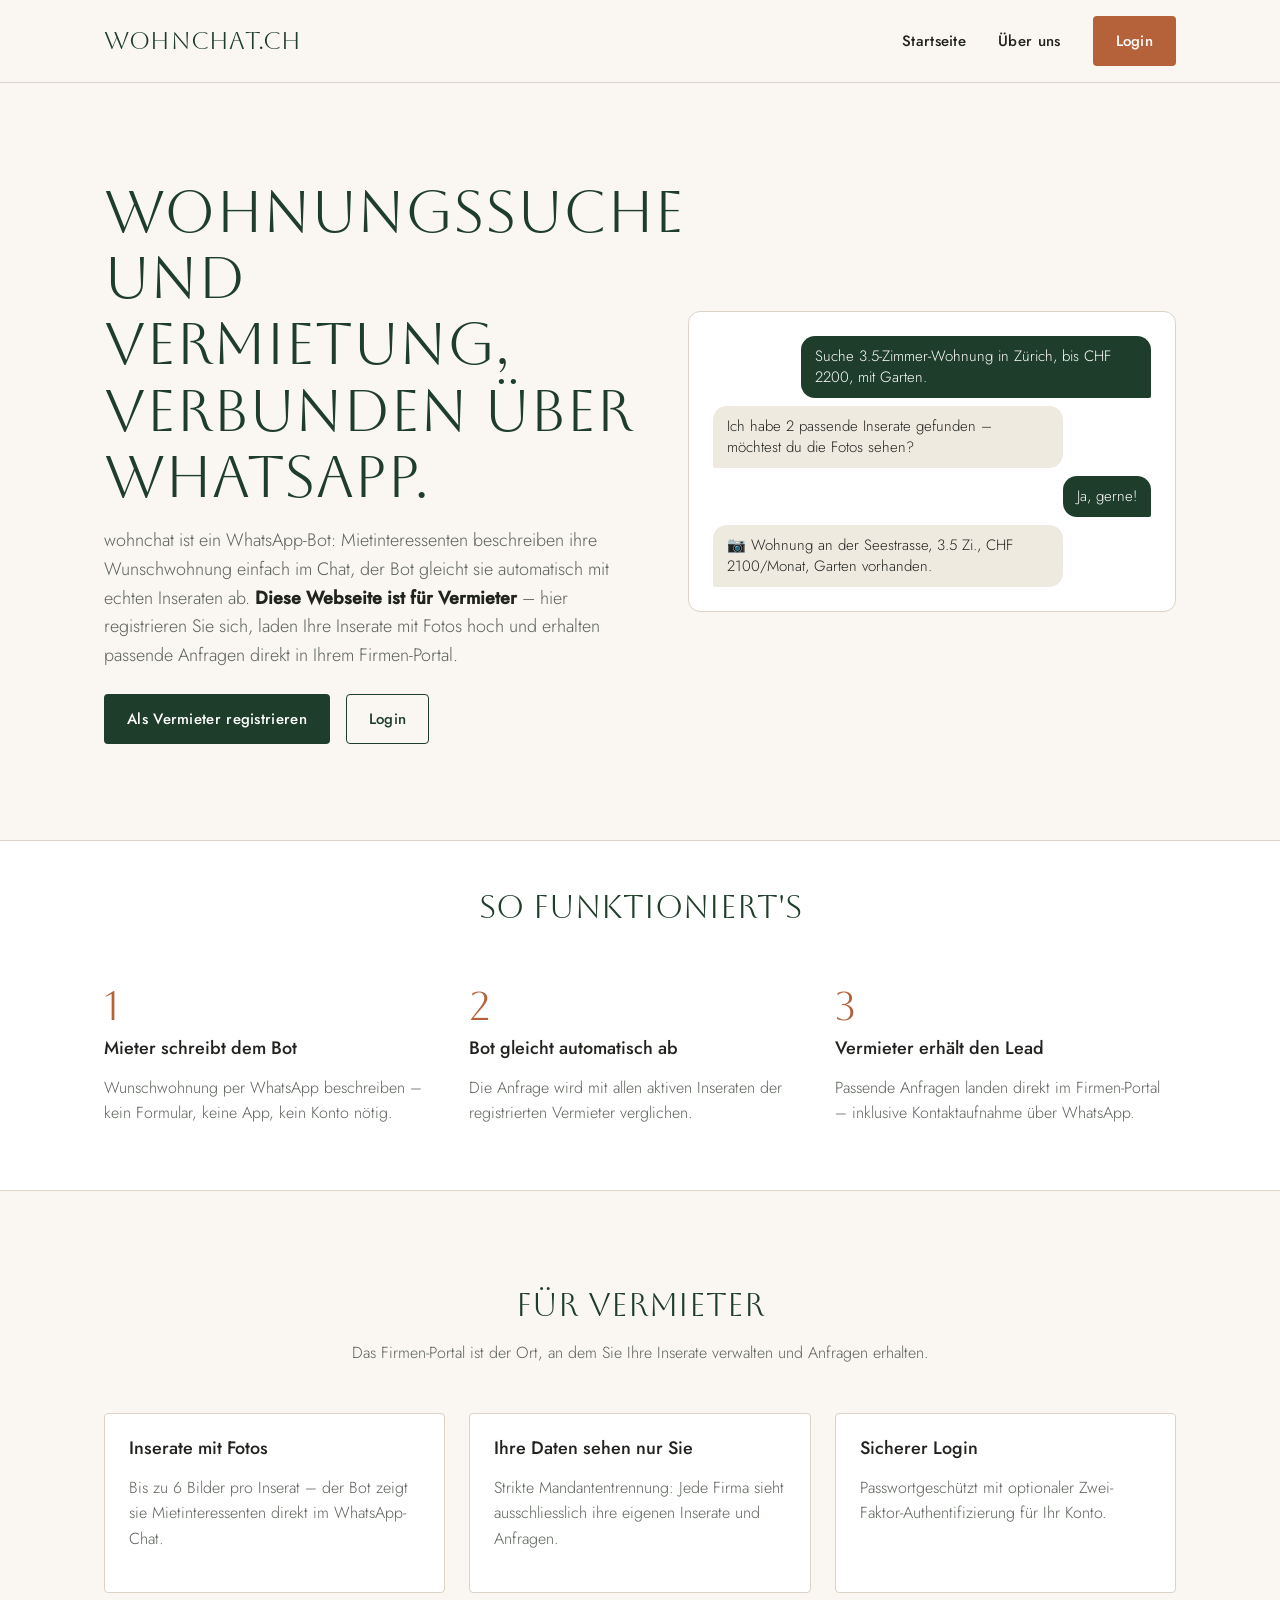
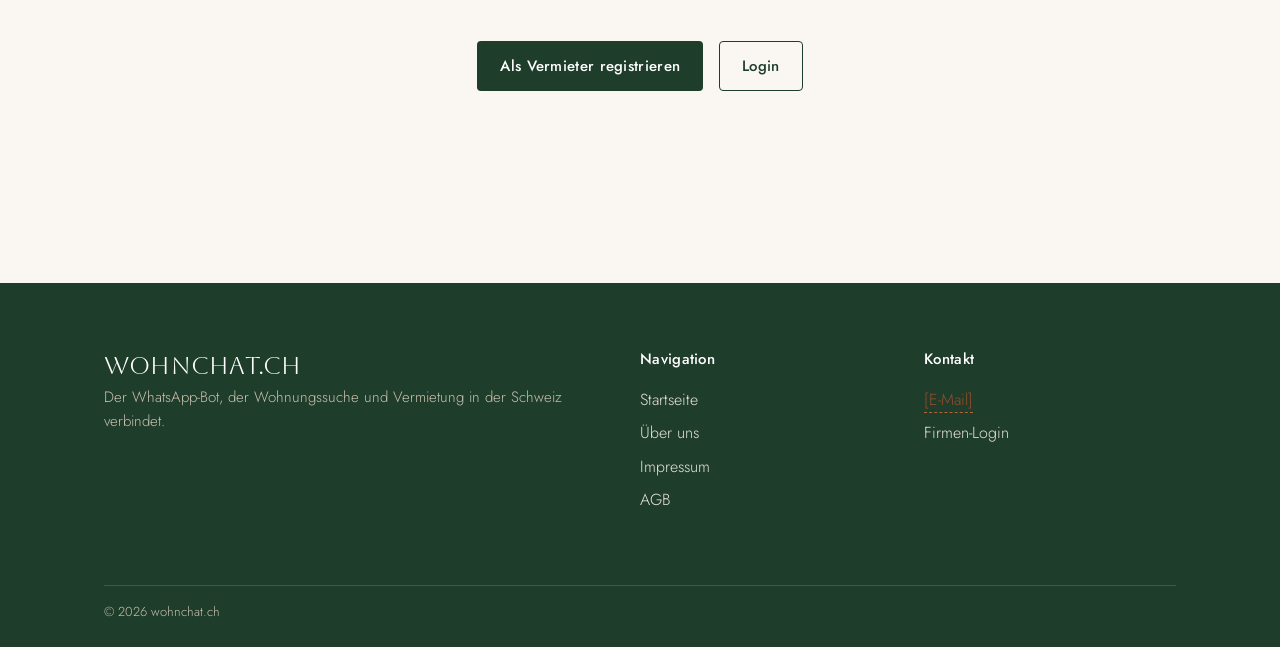
==== hostpoint-website/index.html @ a6aec2e3 "Firmen-Portal direkt gegen Supabase (Hostpoint-tauglich) Der Browser spricht jetzt fuer Login/Insera" ====
<!DOCTYPE html>
<html lang="de">
<head>
<meta charset="UTF-8">
<meta name="viewport" content="width=device-width, initial-scale=1">
<title>wohnchat.ch – Wohnungssuche und Vermietung über WhatsApp</title>
<meta name="description" content="wohnchat.ch verbindet Mietinteressenten und Vermieter über einen WhatsApp-Bot. Vermieter laden ihre Inserate mit Fotos im Firmen-Portal hoch.">
<link rel="stylesheet" href="css/site.css">
<script src="js/site.js" defer></script>
</head>
<body>

<header class="site-nav">
  <div class="container">
    <a class="wordmark" href="/">wohnchat.ch</a>
    <button class="nav-toggle" aria-label="Menü öffnen">&#9776;</button>
    <nav class="nav-links">
      <a href="/">Startseite</a>
      <a href="ueber-uns.html">Über uns</a>
      <a class="btn btn-accent" href="firma.html">Login</a>
    </nav>
  </div>
</header>

<section class="section">
  <div class="container hero-grid">
    <div>
      <h1>Wohnungssuche und Vermietung, verbunden über WhatsApp.</h1>
      <p style="font-size:1.125rem; color:var(--color-text-muted);">
        wohnchat ist ein WhatsApp-Bot: Mietinteressenten beschreiben ihre Wunschwohnung
        einfach im Chat, der Bot gleicht sie automatisch mit echten Inseraten ab.
        <strong style="color:var(--color-text)">Diese Webseite ist für Vermieter</strong> –
        hier registrieren Sie sich, laden Ihre Inserate mit Fotos hoch und erhalten
        passende Anfragen direkt in Ihrem Firmen-Portal.
      </p>
      <div class="btn-row" style="margin-top: var(--space-3);">
        <a class="btn btn-primary" href="firma.html">Als Vermieter registrieren</a>
        <a class="btn btn-outline" href="firma.html">Login</a>
      </div>
    </div>
    <div class="chat-mock">
      <div class="bubble bubble-user">Suche 3.5-Zimmer-Wohnung in Zürich, bis CHF 2200, mit Garten.</div>
      <div class="bubble bubble-bot">Ich habe 2 passende Inserate gefunden – möchtest du die Fotos sehen?</div>
      <div class="bubble bubble-user">Ja, gerne!</div>
      <div class="bubble bubble-bot">📷 Wohnung an der Seestrasse, 3.5 Zi., CHF 2100/Monat, Garten vorhanden.</div>
    </div>
  </div>
</section>

<section class="section-tight" style="background: var(--color-surface); border-top: 1px solid var(--color-border); border-bottom: 1px solid var(--color-border);">
  <div class="container">
    <h2 style="text-align:center; margin-bottom: var(--space-5);">So funktioniert's</h2>
    <div class="card-grid">
      <div>
        <div class="num" style="font-size:2.5rem;">1</div>
        <h3>Mieter schreibt dem Bot</h3>
        <p style="color:var(--color-text-muted)">Wunschwohnung per WhatsApp beschreiben – kein Formular, keine App, kein Konto nötig.</p>
      </div>
      <div>
        <div class="num" style="font-size:2.5rem;">2</div>
        <h3>Bot gleicht automatisch ab</h3>
        <p style="color:var(--color-text-muted)">Die Anfrage wird mit allen aktiven Inseraten der registrierten Vermieter verglichen.</p>
      </div>
      <div>
        <div class="num" style="font-size:2.5rem;">3</div>
        <h3>Vermieter erhält den Lead</h3>
        <p style="color:var(--color-text-muted)">Passende Anfragen landen direkt im Firmen-Portal – inklusive Kontaktaufnahme über WhatsApp.</p>
      </div>
    </div>
  </div>
</section>

<section class="section">
  <div class="container">
    <h2 style="text-align:center; margin-bottom: var(--space-2);">Für Vermieter</h2>
    <p style="text-align:center; max-width:640px; margin:0 auto var(--space-5); color:var(--color-text-muted);">
      Das Firmen-Portal ist der Ort, an dem Sie Ihre Inserate verwalten und Anfragen erhalten.
    </p>
    <div class="card-grid">
      <div class="card">
        <h3>Inserate mit Fotos</h3>
        <p style="color:var(--color-text-muted)">Bis zu 6 Bilder pro Inserat – der Bot zeigt sie Mietinteressenten direkt im WhatsApp-Chat.</p>
      </div>
      <div class="card">
        <h3>Ihre Daten sehen nur Sie</h3>
        <p style="color:var(--color-text-muted)">Strikte Mandantentrennung: Jede Firma sieht ausschliesslich ihre eigenen Inserate und Anfragen.</p>
      </div>
      <div class="card">
        <h3>Sicherer Login</h3>
        <p style="color:var(--color-text-muted)">Passwortgeschützt mit optionaler Zwei-Faktor-Authentifizierung für Ihr Konto.</p>
      </div>
    </div>
    <div class="btn-row" style="justify-content:center; margin-top: var(--space-5);">
      <a class="btn btn-primary" href="firma.html">Als Vermieter registrieren</a>
      <a class="btn btn-outline" href="firma.html">Login</a>
    </div>
  </div>
</section>

<footer class="site-footer">
  <div class="container">
    <div>
      <a class="wordmark" href="/">wohnchat.ch</a>
      <p>Der WhatsApp-Bot, der Wohnungssuche und Vermietung in der Schweiz verbindet.</p>
    </div>
    <div>
      <h4>Navigation</h4>
      <ul>
        <li><a href="/">Startseite</a></li>
        <li><a href="ueber-uns.html">Über uns</a></li>
        <li><a href="impressum.html">Impressum</a></li>
        <li><a href="agb.html">AGB</a></li>
      </ul>
    </div>
    <div>
      <h4>Kontakt</h4>
      <ul>
        <li><span class="placeholder">[E-Mail]</span></li>
        <li><a href="firma.html">Firmen-Login</a></li>
      </ul>
    </div>
    <div class="bottom">© 2026 wohnchat.ch</div>
  </div>
</footer>

</body>
</html>
---- hostpoint-website/css/site.css ----
/* wohnchat.ch - gemeinsames Design-System fuer alle statischen Seiten
   (Landing, Ueber uns, Impressum, AGB, Firmen-Portal). Kein Build-Tooling
   vorhanden - eine einzige, von allen Seiten per <link> eingebundene Datei,
   statt das Design mehrfach zu duplizieren. */

@font-face {
  font-family: 'Aboreto';
  src: url('../fonts/Aboreto-400.woff2') format('woff2');
  font-weight: 400;
  font-style: normal;
  font-display: swap;
}
/* Jost wird von Google als Variable Font ausgeliefert - eine Datei deckt
   den gesamten Schnittbereich ab, die vier Regeln unten binden je einen
   festen Schnitt daran (Browser waehlt automatisch die passende Instanz
   auf der wght-Achse). */
@font-face {
  font-family: 'Jost';
  src: url('../fonts/Jost-variable.woff2') format('woff2');
  font-weight: 200;
  font-style: normal;
  font-display: swap;
}
@font-face {
  font-family: 'Jost';
  src: url('../fonts/Jost-variable.woff2') format('woff2');
  font-weight: 300;
  font-style: normal;
  font-display: swap;
}
@font-face {
  font-family: 'Jost';
  src: url('../fonts/Jost-variable.woff2') format('woff2');
  font-weight: 400;
  font-style: normal;
  font-display: swap;
}
@font-face {
  font-family: 'Jost';
  src: url('../fonts/Jost-variable.woff2') format('woff2');
  font-weight: 500;
  font-style: normal;
  font-display: swap;
}

:root {
  --color-bg: #FAF7F2;
  --color-surface: #FFFFFF;
  --color-primary: #1F3D2B;
  --color-primary-dark: #16291D;
  --color-accent: #B5623A;
  --color-accent-dark: #954E2E;
  --color-text: #21231F;
  --color-text-muted: #5B6259;
  --color-border: #DAD3C6;
  --color-success: #3E5C4E;
  --color-error: #B00020;

  --font-display: 'Aboreto', Georgia, serif;
  --font-body: 'Jost', -apple-system, Segoe UI, Roboto, Arial, sans-serif;

  --space-1: 8px;
  --space-2: 16px;
  --space-3: 24px;
  --space-4: 32px;
  --space-5: 48px;
  --space-6: 64px;
  --space-7: 96px;

  --radius: 4px;
  --container: 1120px;
}

* { box-sizing: border-box; }

html { scroll-behavior: smooth; }

body {
  margin: 0;
  font-family: var(--font-body);
  font-weight: 300;
  font-size: 16px;
  line-height: 1.6;
  color: var(--color-text);
  background: var(--color-bg);
}

h1, h2, h3 {
  font-family: var(--font-display);
  font-weight: 400;
  line-height: 1.15;
  margin: 0 0 var(--space-2);
  color: var(--color-primary);
}

h1 { font-size: clamp(2.25rem, 4.5vw, 3.75rem); }
h2 { font-size: 2rem; }
h3 { font-family: var(--font-body); font-weight: 500; font-size: 1.125rem; color: var(--color-text); }

p { margin: 0 0 var(--space-2); }

a { color: var(--color-accent); text-decoration: none; }
a:hover { text-decoration: underline; }

.num {
  font-family: var(--font-display);
  color: var(--color-accent);
}

.container {
  max-width: var(--container);
  margin: 0 auto;
  padding: 0 var(--space-3);
}

.section {
  padding: var(--space-7) 0;
}

.section-tight {
  padding: var(--space-5) 0;
}

/* Navigation */

.site-nav {
  position: sticky;
  top: 0;
  z-index: 20;
  background: var(--color-bg);
  border-bottom: 1px solid var(--color-border);
}

.site-nav .container {
  display: flex;
  align-items: center;
  justify-content: space-between;
  padding-top: var(--space-2);
  padding-bottom: var(--space-2);
}

.wordmark {
  font-family: var(--font-display);
  font-size: 1.5rem;
  color: var(--color-primary);
  text-decoration: none;
  letter-spacing: 0.01em;
}
.wordmark:hover { text-decoration: none; color: var(--color-primary-dark); }

.nav-links {
  display: flex;
  align-items: center;
  gap: var(--space-4);
}

.nav-links a:not(.btn) {
  font-family: var(--font-body);
  font-weight: 500;
  font-size: 0.9375rem;
  letter-spacing: 0.02em;
  color: var(--color-text);
}
.nav-links a:not(.btn):hover { color: var(--color-accent); text-decoration: none; }

.nav-toggle {
  display: none;
  background: none;
  border: 1px solid var(--color-border);
  border-radius: var(--radius);
  padding: 6px 10px;
  font-size: 1.1rem;
  cursor: pointer;
}

/* Buttons */

.btn {
  display: inline-block;
  font-family: var(--font-body);
  font-weight: 500;
  font-size: 0.9375rem;
  letter-spacing: 0.02em;
  padding: 12px 22px;
  border-radius: var(--radius);
  border: 1px solid transparent;
  cursor: pointer;
  text-decoration: none !important;
  transition: background-color 0.15s ease, border-color 0.15s ease, color 0.15s ease;
}

.btn-primary {
  background: var(--color-primary);
  color: #fff;
}
.btn-primary:hover { background: var(--color-primary-dark); }

.btn-accent {
  background: var(--color-accent);
  color: #fff;
}
.btn-accent:hover { background: var(--color-accent-dark); }

.btn-outline {
  background: transparent;
  color: var(--color-primary);
  border-color: var(--color-primary);
}
.btn-outline:hover { background: var(--color-primary); color: #fff; }

.btn-secondary {
  background: var(--color-border);
  color: var(--color-text);
}
.btn-secondary:hover { background: #cfc6b4; }

.btn-row { display: flex; flex-wrap: wrap; gap: var(--space-2); }

/* Cards */

.card {
  background: var(--color-surface);
  border: 1px solid var(--color-border);
  border-radius: var(--radius);
  padding: var(--space-3);
}

.card-grid {
  display: grid;
  grid-template-columns: repeat(3, 1fr);
  gap: var(--space-3);
}

.hero-grid {
  display: grid;
  grid-template-columns: 1.1fr 1fr;
  gap: var(--space-5);
  align-items: center;
}
.hero-grid > * { min-width: 0; }

/* Notices (Impressum-/AGB-Hinweise) */

.notice-warning {
  background: #FBF1E6;
  border: 1px solid var(--color-accent);
  border-radius: var(--radius);
  padding: var(--space-2) var(--space-3);
  margin-bottom: var(--space-4);
  font-size: 0.9375rem;
  color: var(--color-text);
}

.placeholder {
  color: var(--color-accent-dark);
  border-bottom: 1px dashed var(--color-accent);
  padding-bottom: 1px;
}

/* Footer */

.site-footer {
  background: var(--color-primary);
  color: #E9E4D8;
  padding: var(--space-6) 0 var(--space-3);
  margin-top: var(--space-7);
}

.site-footer .container {
  display: grid;
  grid-template-columns: 2fr 1fr 1fr;
  gap: var(--space-4);
}

.site-footer h4 {
  font-family: var(--font-body);
  font-weight: 500;
  font-size: 0.9375rem;
  color: #fff;
  margin: 0 0 var(--space-2);
  letter-spacing: 0.02em;
}

.site-footer .wordmark { color: #fff; }
.site-footer p { color: #C9C2B0; font-size: 0.9375rem; }

.site-footer ul { list-style: none; margin: 0; padding: 0; }
.site-footer li { margin-bottom: var(--space-1); }
.site-footer a { color: #E9E4D8; }
.site-footer a:hover { color: #fff; }

.site-footer .bottom {
  grid-column: 1 / -1;
  border-top: 1px solid rgba(255,255,255,0.15);
  margin-top: var(--space-4);
  padding-top: var(--space-2);
  font-size: 0.8125rem;
  color: #C9C2B0;
}

/* Hero-Chat-Mockup (reine div-Bubbles, keine Bilder) */

.chat-mock {
  background: var(--color-surface);
  border: 1px solid var(--color-border);
  border-radius: 12px;
  padding: var(--space-3);
  display: flex;
  flex-direction: column;
  gap: var(--space-1);
}

.bubble {
  max-width: 80%;
  padding: 10px 14px;
  border-radius: 14px;
  font-size: 0.9375rem;
  line-height: 1.4;
}

.bubble-bot {
  background: #EFEAE0;
  color: var(--color-text);
  align-self: flex-start;
  border-bottom-left-radius: 2px;
}

.bubble-user {
  background: var(--color-primary);
  color: #fff;
  align-self: flex-end;
  border-bottom-right-radius: 2px;
}

/* Formularelemente (auch von firma.html genutzt) */

label {
  display: block;
  font-family: var(--font-body);
  font-size: 13px;
  color: var(--color-text-muted);
  margin-top: var(--space-2);
}

input, select, textarea {
  width: 100%;
  padding: 9px 10px;
  border: 1px solid var(--color-border);
  border-radius: var(--radius);
  margin-top: 4px;
  font-family: var(--font-body);
  font-size: 14px;
  background: var(--color-surface);
  color: var(--color-text);
}

input:focus, select:focus, textarea:focus {
  outline: none;
  border-color: var(--color-accent);
}

.error { color: var(--color-error); font-size: 13px; margin-top: 8px; white-space: pre-wrap; }
.info { color: var(--color-success); font-size: 13px; margin-top: 8px; }

/* Responsive */

@media (max-width: 900px) {
  .card-grid { grid-template-columns: 1fr 1fr; }
  .site-footer .container { grid-template-columns: 1fr 1fr; }
  .hero-grid { grid-template-columns: 1fr; }
}

@media (max-width: 720px) {
  .section { padding: var(--space-5) 0; }
  .nav-toggle { display: inline-block; }
  .nav-links {
    position: absolute;
    top: 100%; left: 0; right: 0;
    background: var(--color-bg);
    border-bottom: 1px solid var(--color-border);
    flex-direction: column;
    align-items: flex-start;
    gap: var(--space-2);
    padding: var(--space-2) var(--space-3) var(--space-3);
    display: none;
  }
  .nav-links.open { display: flex; }
  .card-grid { grid-template-columns: 1fr; }
  .site-footer .container { grid-template-columns: 1fr; }
}
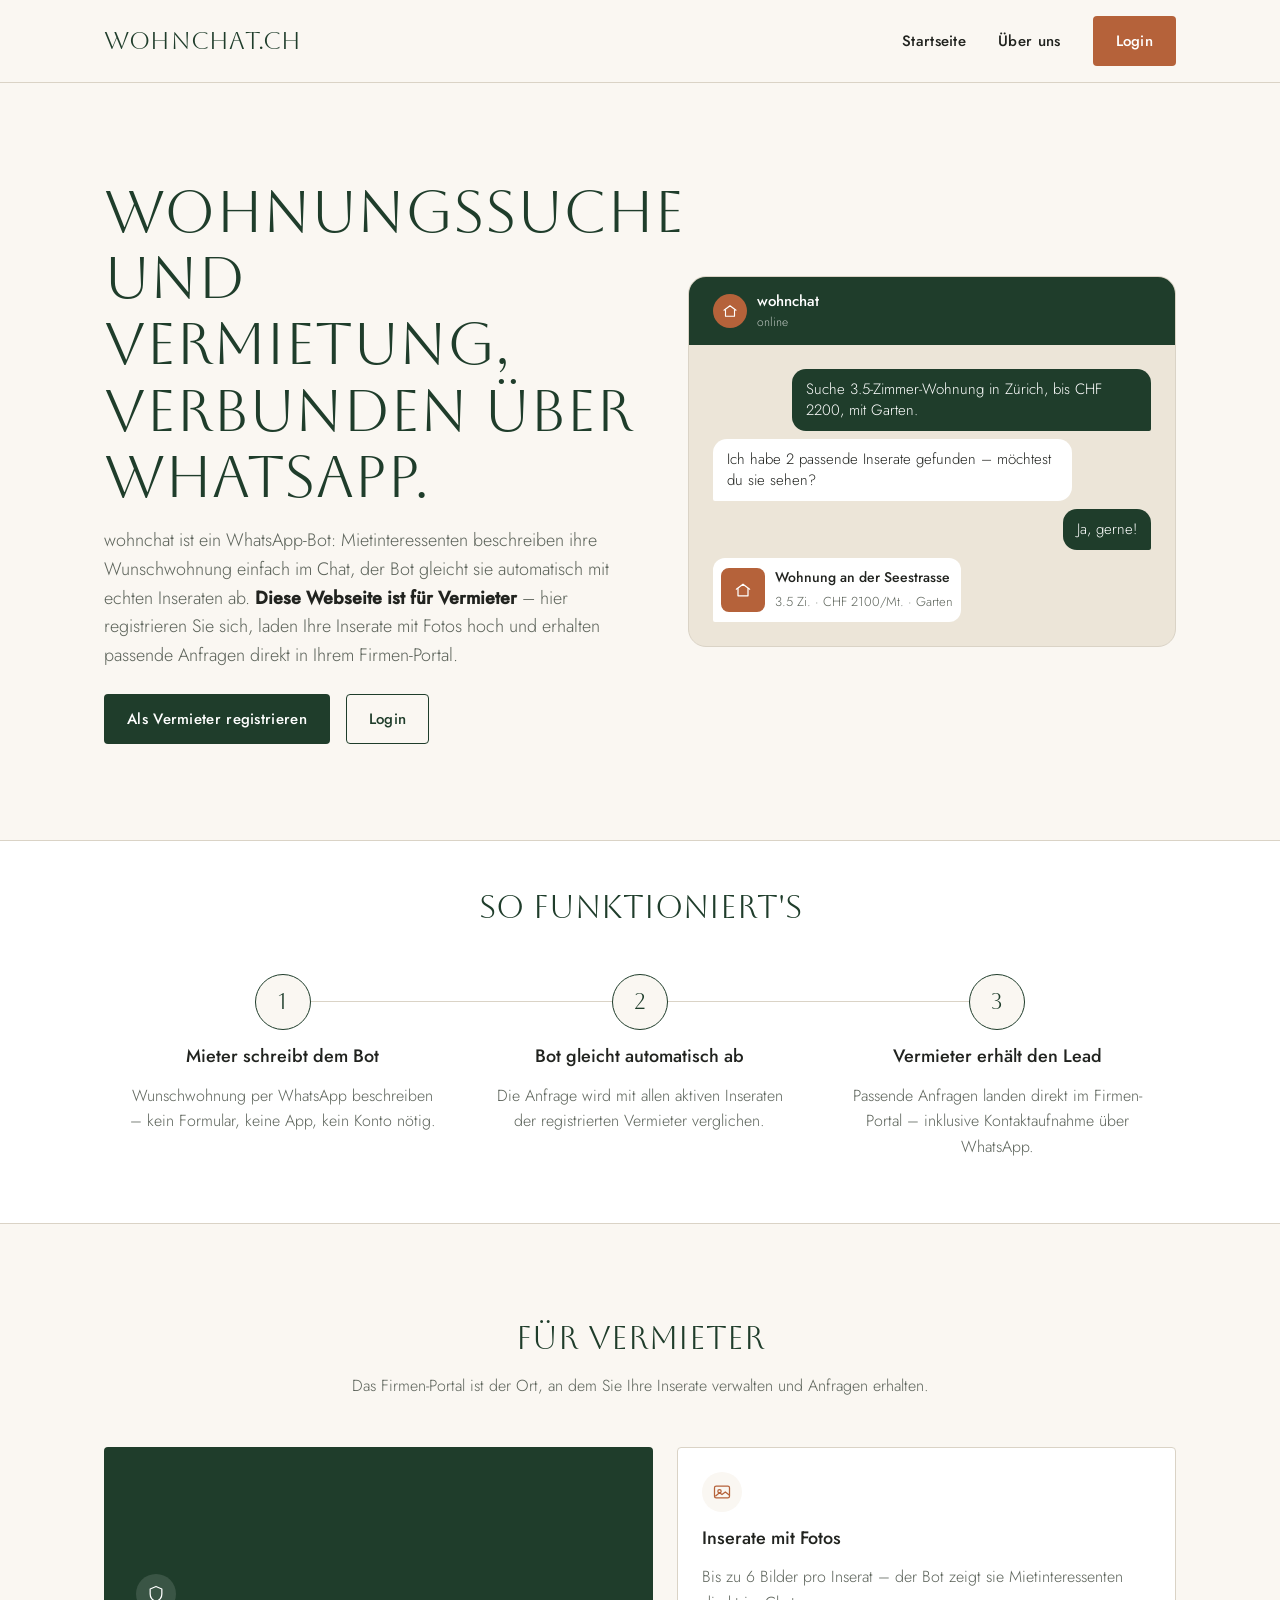
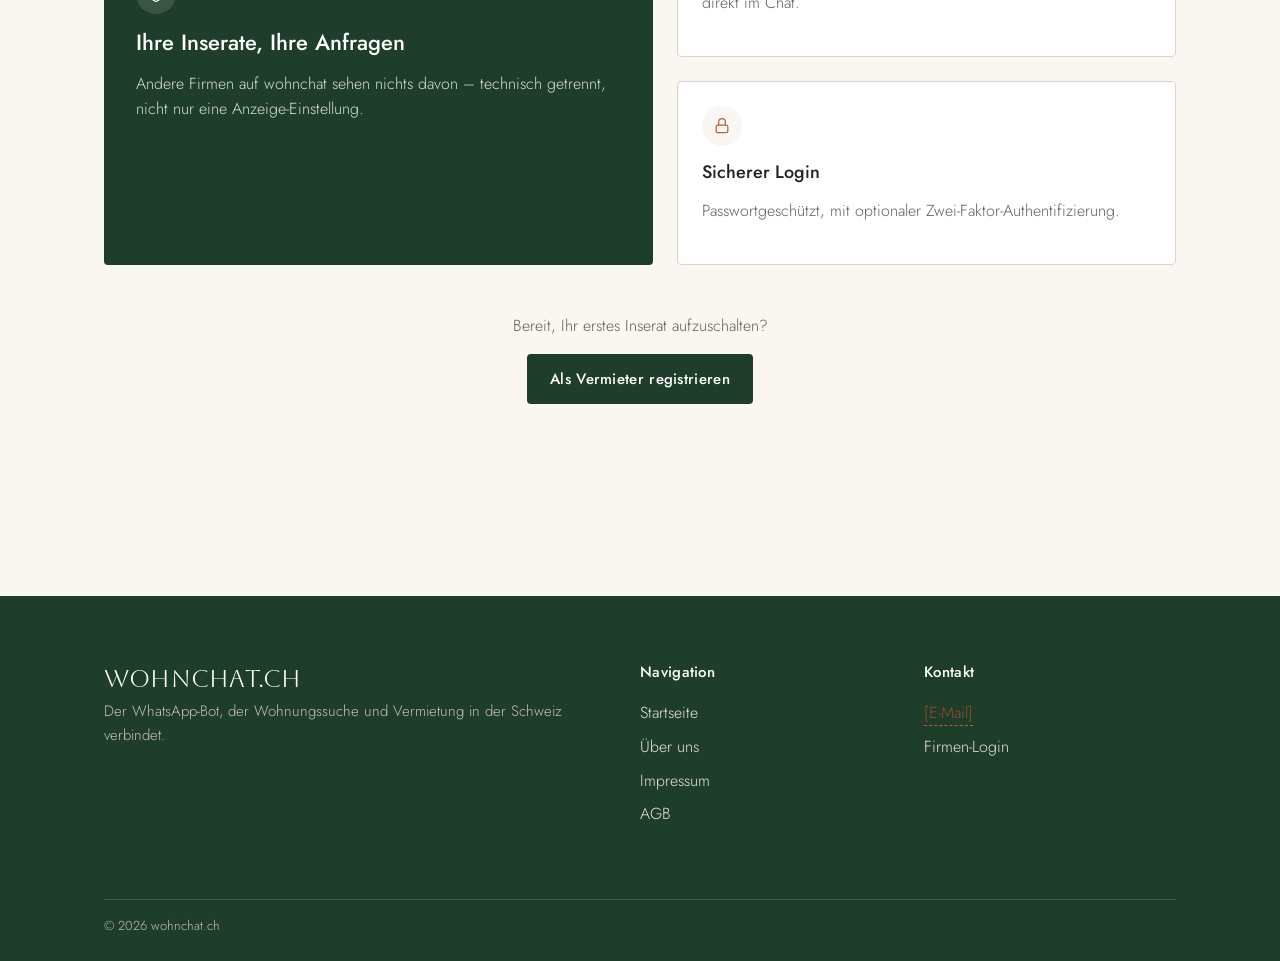
==== commit 12d73067: "Landingpage + Ueber-uns weniger "generisch" gestalten Die wiederholte "zentrierte Ueberschrift + 3 g" ====
--- a/hostpoint-website/index.html
+++ b/hostpoint-website/index.html
@@ -38,11 +38,30 @@
         <a class="btn btn-outline" href="firma.html">Login</a>
       </div>
     </div>
-    <div class="chat-mock">
-      <div class="bubble bubble-user">Suche 3.5-Zimmer-Wohnung in Zürich, bis CHF 2200, mit Garten.</div>
-      <div class="bubble bubble-bot">Ich habe 2 passende Inserate gefunden – möchtest du die Fotos sehen?</div>
-      <div class="bubble bubble-user">Ja, gerne!</div>
-      <div class="bubble bubble-bot">📷 Wohnung an der Seestrasse, 3.5 Zi., CHF 2100/Monat, Garten vorhanden.</div>
+    <div class="phone-mock">
+      <div class="phone-mock-header">
+        <div class="phone-mock-avatar">
+          <svg viewBox="0 0 24 24" fill="none" stroke="#fff" stroke-width="1.5"><path d="M4 11l8-6 8 6" stroke-linecap="round" stroke-linejoin="round"/><path d="M6 10v9h12v-9" stroke-linejoin="round"/></svg>
+        </div>
+        <div>
+          <div class="phone-mock-name">wohnchat</div>
+          <div class="phone-mock-status">online</div>
+        </div>
+      </div>
+      <div class="phone-mock-body">
+        <div class="bubble bubble-user">Suche 3.5-Zimmer-Wohnung in Zürich, bis CHF 2200, mit Garten.</div>
+        <div class="bubble bubble-bot">Ich habe 2 passende Inserate gefunden – möchtest du sie sehen?</div>
+        <div class="bubble bubble-user">Ja, gerne!</div>
+        <div class="bubble-listing">
+          <div class="bubble-listing-thumb">
+            <svg viewBox="0 0 24 24" fill="none" stroke="#fff" stroke-width="1.5"><path d="M4 11l8-6 8 6" stroke-linecap="round" stroke-linejoin="round"/><path d="M6 10v9h12v-9" stroke-linejoin="round"/></svg>
+          </div>
+          <div class="bubble-listing-info">
+            <strong>Wohnung an der Seestrasse</strong>
+            <span>3.5 Zi. · CHF 2100/Mt. · Garten</span>
+          </div>
+        </div>
+      </div>
     </div>
   </div>
 </section>
@@ -50,19 +69,19 @@
 <section class="section-tight" style="background: var(--color-surface); border-top: 1px solid var(--color-border); border-bottom: 1px solid var(--color-border);">
   <div class="container">
     <h2 style="text-align:center; margin-bottom: var(--space-5);">So funktioniert's</h2>
-    <div class="card-grid">
-      <div>
-        <div class="num" style="font-size:2.5rem;">1</div>
+    <div class="step-flow">
+      <div class="step-flow-item">
+        <div class="step-flow-circle">1</div>
         <h3>Mieter schreibt dem Bot</h3>
         <p style="color:var(--color-text-muted)">Wunschwohnung per WhatsApp beschreiben – kein Formular, keine App, kein Konto nötig.</p>
       </div>
-      <div>
-        <div class="num" style="font-size:2.5rem;">2</div>
+      <div class="step-flow-item">
+        <div class="step-flow-circle">2</div>
         <h3>Bot gleicht automatisch ab</h3>
         <p style="color:var(--color-text-muted)">Die Anfrage wird mit allen aktiven Inseraten der registrierten Vermieter verglichen.</p>
       </div>
-      <div>
-        <div class="num" style="font-size:2.5rem;">3</div>
+      <div class="step-flow-item">
+        <div class="step-flow-circle">3</div>
         <h3>Vermieter erhält den Lead</h3>
         <p style="color:var(--color-text-muted)">Passende Anfragen landen direkt im Firmen-Portal – inklusive Kontaktaufnahme über WhatsApp.</p>
       </div>
@@ -76,23 +95,34 @@
     <p style="text-align:center; max-width:640px; margin:0 auto var(--space-5); color:var(--color-text-muted);">
       Das Firmen-Portal ist der Ort, an dem Sie Ihre Inserate verwalten und Anfragen erhalten.
     </p>
-    <div class="card-grid">
-      <div class="card">
-        <h3>Inserate mit Fotos</h3>
-        <p style="color:var(--color-text-muted)">Bis zu 6 Bilder pro Inserat – der Bot zeigt sie Mietinteressenten direkt im WhatsApp-Chat.</p>
+    <div class="feature-split">
+      <div class="feature-main">
+        <div class="feature-icon">
+          <svg viewBox="0 0 24 24" fill="none" stroke="currentColor" stroke-width="1.5"><path d="M12 3l7 3v6c0 4.5-3 7.5-7 9-4-1.5-7-4.5-7-9V6l7-3z" stroke-linejoin="round"/></svg>
+        </div>
+        <h3>Ihre Inserate, Ihre Anfragen</h3>
+        <p>Andere Firmen auf wohnchat sehen nichts davon – technisch getrennt, nicht nur eine Anzeige-Einstellung.</p>
       </div>
-      <div class="card">
-        <h3>Ihre Daten sehen nur Sie</h3>
-        <p style="color:var(--color-text-muted)">Strikte Mandantentrennung: Jede Firma sieht ausschliesslich ihre eigenen Inserate und Anfragen.</p>
-      </div>
-      <div class="card">
-        <h3>Sicherer Login</h3>
-        <p style="color:var(--color-text-muted)">Passwortgeschützt mit optionaler Zwei-Faktor-Authentifizierung für Ihr Konto.</p>
+      <div class="feature-stack">
+        <div class="card">
+          <div class="feature-icon">
+            <svg viewBox="0 0 24 24" fill="none" stroke="currentColor" stroke-width="1.5"><rect x="3" y="5" width="18" height="14" rx="2"/><circle cx="9" cy="11" r="2"/><path d="M21 16l-5-4-4 3-3-2-5 4" stroke-linejoin="round"/></svg>
+          </div>
+          <h3>Inserate mit Fotos</h3>
+          <p style="color:var(--color-text-muted)">Bis zu 6 Bilder pro Inserat – der Bot zeigt sie Mietinteressenten direkt im Chat.</p>
+        </div>
+        <div class="card">
+          <div class="feature-icon">
+            <svg viewBox="0 0 24 24" fill="none" stroke="currentColor" stroke-width="1.5"><rect x="5" y="11" width="14" height="9" rx="2"/><path d="M8 11V7a4 4 0 0 1 8 0v4"/></svg>
+          </div>
+          <h3>Sicherer Login</h3>
+          <p style="color:var(--color-text-muted)">Passwortgeschützt, mit optionaler Zwei-Faktor-Authentifizierung.</p>
+        </div>
       </div>
     </div>
-    <div class="btn-row" style="justify-content:center; margin-top: var(--space-5);">
+    <div style="text-align:center; margin-top: var(--space-5);">
+      <p style="color:var(--color-text-muted); margin-bottom: var(--space-2);">Bereit, Ihr erstes Inserat aufzuschalten?</p>
       <a class="btn btn-primary" href="firma.html">Als Vermieter registrieren</a>
-      <a class="btn btn-outline" href="firma.html">Login</a>
     </div>
   </div>
 </section>
--- a/hostpoint-website/css/site.css
+++ b/hostpoint-website/css/site.css
@@ -298,12 +298,42 @@
   color: #C9C2B0;
 }
 
-/* Hero-Chat-Mockup (reine div-Bubbles, keine Bilder) */
-
-.chat-mock {
-  background: var(--color-surface);
+/* Hero-Chat-Mockup: Telefon-Rahmen mit Kopfzeile statt frei schwebender
+   Bubbles - wirkt wie ein echter Ausschnitt aus dem Produkt, nicht wie ein
+   generisches Wireframe. */
+
+.phone-mock {
+  background: #ECE5D8;
   border: 1px solid var(--color-border);
-  border-radius: 12px;
+  border-radius: 18px;
+  overflow: hidden;
+}
+
+.phone-mock-header {
+  background: var(--color-primary);
+  color: #fff;
+  display: flex;
+  align-items: center;
+  gap: 10px;
+  padding: 12px var(--space-3);
+}
+
+.phone-mock-avatar {
+  width: 34px;
+  height: 34px;
+  border-radius: 50%;
+  background: var(--color-accent);
+  display: flex;
+  align-items: center;
+  justify-content: center;
+  flex-shrink: 0;
+}
+.phone-mock-avatar svg { width: 18px; height: 18px; }
+
+.phone-mock-name { font-family: var(--font-body); font-weight: 500; font-size: 0.9375rem; }
+.phone-mock-status { font-size: 0.75rem; color: rgba(255,255,255,0.7); }
+
+.phone-mock-body {
   padding: var(--space-3);
   display: flex;
   flex-direction: column;
@@ -311,7 +341,7 @@
 }
 
 .bubble {
-  max-width: 80%;
+  max-width: 82%;
   padding: 10px 14px;
   border-radius: 14px;
   font-size: 0.9375rem;
@@ -319,7 +349,7 @@
 }
 
 .bubble-bot {
-  background: #EFEAE0;
+  background: var(--color-surface);
   color: var(--color-text);
   align-self: flex-start;
   border-bottom-left-radius: 2px;
@@ -331,6 +361,145 @@
   align-self: flex-end;
   border-bottom-right-radius: 2px;
 }
+
+/* Listing-Karte innerhalb einer Bot-Bubble (statt Emoji+Text) */
+.bubble-listing {
+  align-self: flex-start;
+  max-width: 82%;
+  background: var(--color-surface);
+  border-radius: 12px;
+  border-bottom-left-radius: 2px;
+  padding: 8px;
+  display: flex;
+  gap: 10px;
+  align-items: center;
+}
+.bubble-listing-thumb {
+  width: 44px;
+  height: 44px;
+  border-radius: 8px;
+  background: var(--color-accent);
+  display: flex;
+  align-items: center;
+  justify-content: center;
+  flex-shrink: 0;
+}
+.bubble-listing-thumb svg { width: 20px; height: 20px; }
+.bubble-listing-info strong {
+  display: block;
+  font-family: var(--font-body);
+  font-weight: 500;
+  font-size: 0.875rem;
+  color: var(--color-text);
+}
+.bubble-listing-info span { font-size: 0.8125rem; color: var(--color-text-muted); }
+
+/* Verbundene Schritte ("So funktioniert's") - keine Karten, sondern
+   Kreise mit verbindender Linie, damit es sich vom Karten-Raster unten
+   unterscheidet. */
+
+.step-flow {
+  display: flex;
+  align-items: flex-start;
+}
+
+.step-flow-item {
+  flex: 1;
+  position: relative;
+  padding: 0 var(--space-3);
+  text-align: center;
+}
+
+.step-flow-item:not(:last-child)::after {
+  content: '';
+  position: absolute;
+  top: 27px;
+  left: 50%;
+  width: 100%;
+  height: 1px;
+  background: var(--color-border);
+  z-index: 1;
+}
+
+.step-flow-circle {
+  position: relative;
+  z-index: 2;
+  width: 56px;
+  height: 56px;
+  border-radius: 50%;
+  background: var(--color-bg);
+  border: 1px solid var(--color-primary);
+  color: var(--color-primary);
+  display: flex;
+  align-items: center;
+  justify-content: center;
+  font-family: var(--font-display);
+  font-size: 1.375rem;
+  margin: 0 auto var(--space-2);
+}
+
+/* Asymmetrischer Feature-Split ("Für Vermieter") - eine grosse Haupt-Karte
+   plus zwei kleinere, statt drei gleich grosser Karten. */
+
+.feature-split {
+  display: grid;
+  grid-template-columns: 1.1fr 1fr;
+  gap: var(--space-3);
+}
+
+.feature-main {
+  background: var(--color-primary);
+  color: #fff;
+  border-radius: var(--radius);
+  padding: var(--space-4);
+  display: flex;
+  flex-direction: column;
+  justify-content: center;
+}
+.feature-main h3 { color: #fff; font-size: 1.375rem; }
+.feature-main p { color: #D8DED9; }
+.feature-main .feature-icon { background: rgba(255,255,255,0.12); color: #fff; }
+
+.feature-stack { display: flex; flex-direction: column; gap: var(--space-3); }
+
+.feature-icon {
+  width: 40px;
+  height: 40px;
+  border-radius: 50%;
+  background: var(--color-bg);
+  color: var(--color-accent);
+  display: flex;
+  align-items: center;
+  justify-content: center;
+  margin-bottom: var(--space-2);
+}
+.feature-icon svg { width: 20px; height: 20px; }
+
+/* Icon-Zeilen ("Unsere Werte" auf Ueber uns) - horizontale Liste statt
+   Karten-Raster, damit nicht jede Seite gleich aussieht. */
+
+.value-row {
+  display: flex;
+  gap: var(--space-3);
+  align-items: flex-start;
+  padding: var(--space-3) 0;
+  border-bottom: 1px solid var(--color-border);
+}
+.value-row:last-child { border-bottom: none; }
+
+.value-icon {
+  width: 44px;
+  height: 44px;
+  flex-shrink: 0;
+  border-radius: 50%;
+  background: var(--color-surface);
+  border: 1px solid var(--color-border);
+  color: var(--color-accent);
+  display: flex;
+  align-items: center;
+  justify-content: center;
+}
+.value-icon svg { width: 22px; height: 22px; }
 
 /* Formularelemente (auch von firma.html genutzt) */
 
@@ -368,6 +537,7 @@
   .card-grid { grid-template-columns: 1fr 1fr; }
   .site-footer .container { grid-template-columns: 1fr 1fr; }
   .hero-grid { grid-template-columns: 1fr; }
+  .feature-split { grid-template-columns: 1fr; }
 }
 
 @media (max-width: 720px) {
@@ -387,4 +557,7 @@
   .nav-links.open { display: flex; }
   .card-grid { grid-template-columns: 1fr; }
   .site-footer .container { grid-template-columns: 1fr; }
-}
+  .step-flow { flex-direction: column; gap: var(--space-4); }
+  .step-flow-item::after { display: none; }
+  .value-row { flex-direction: column; align-items: flex-start; gap: var(--space-1); }
+}
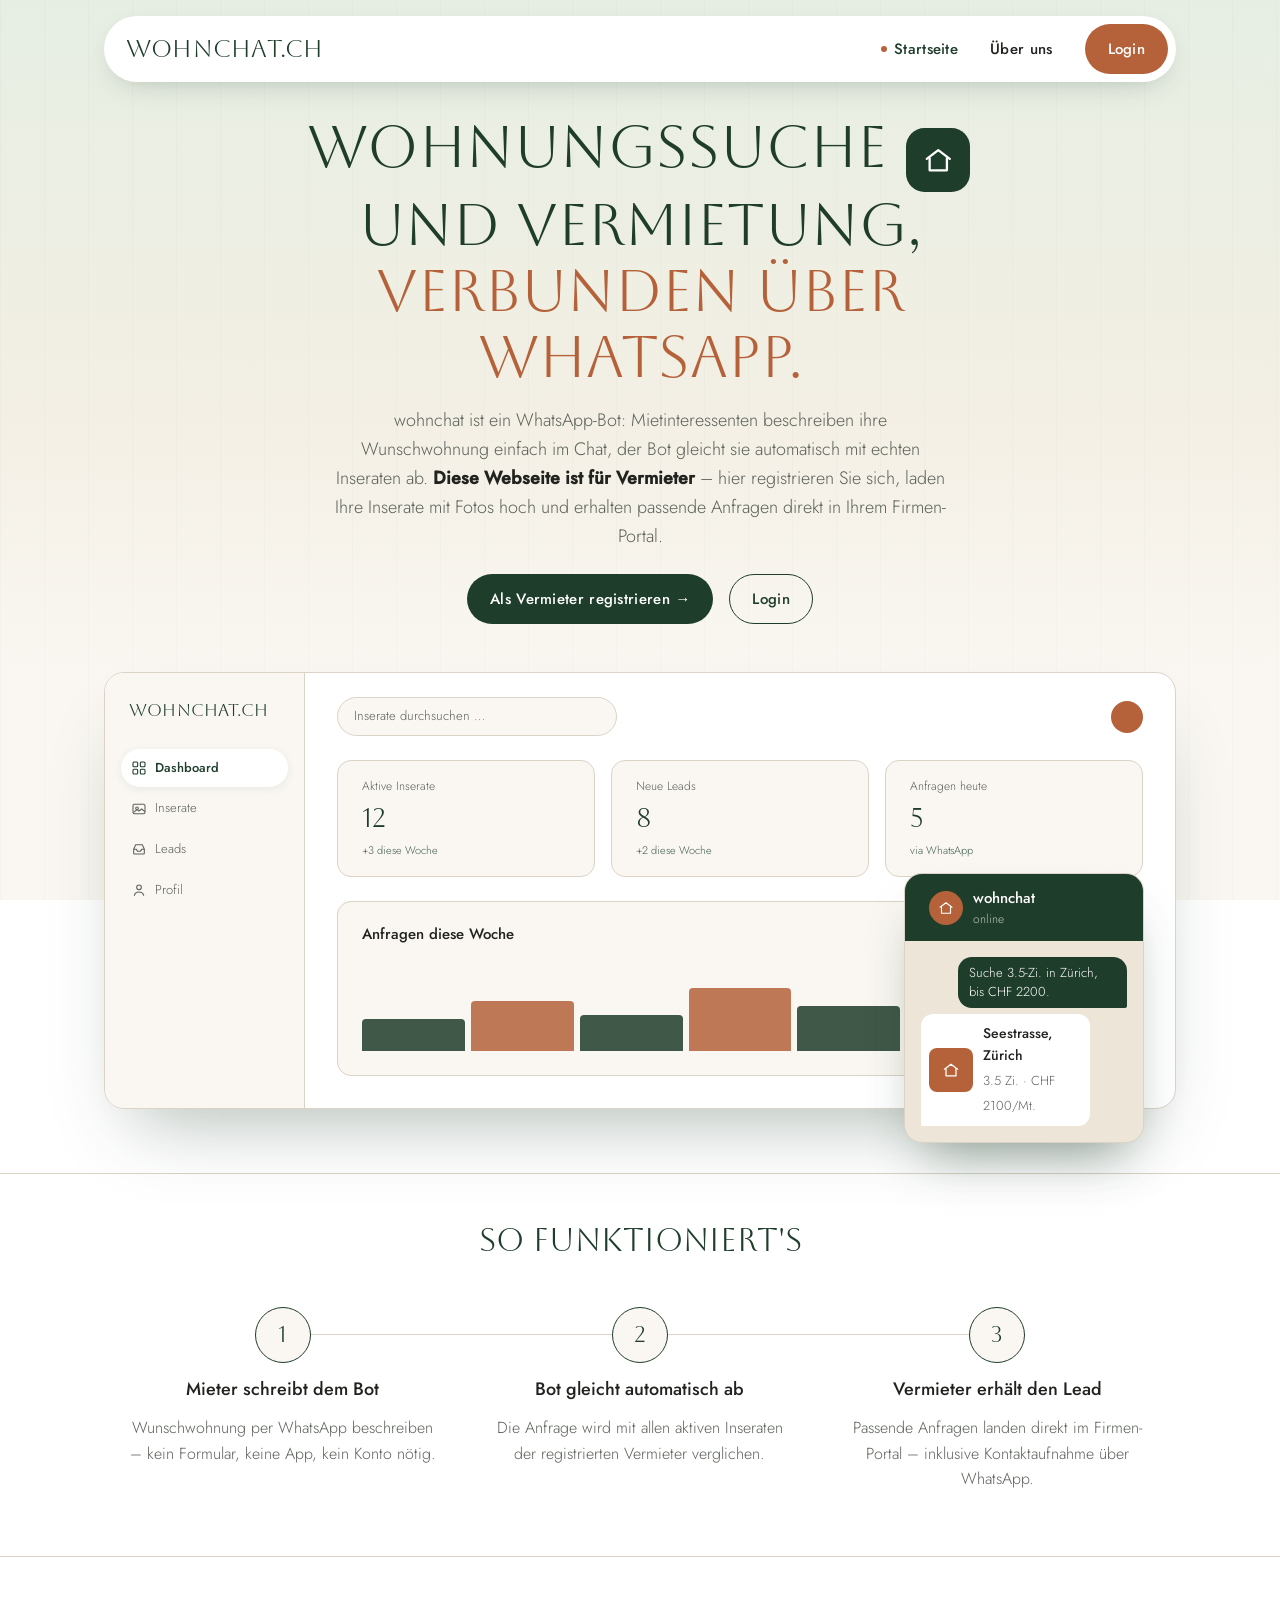
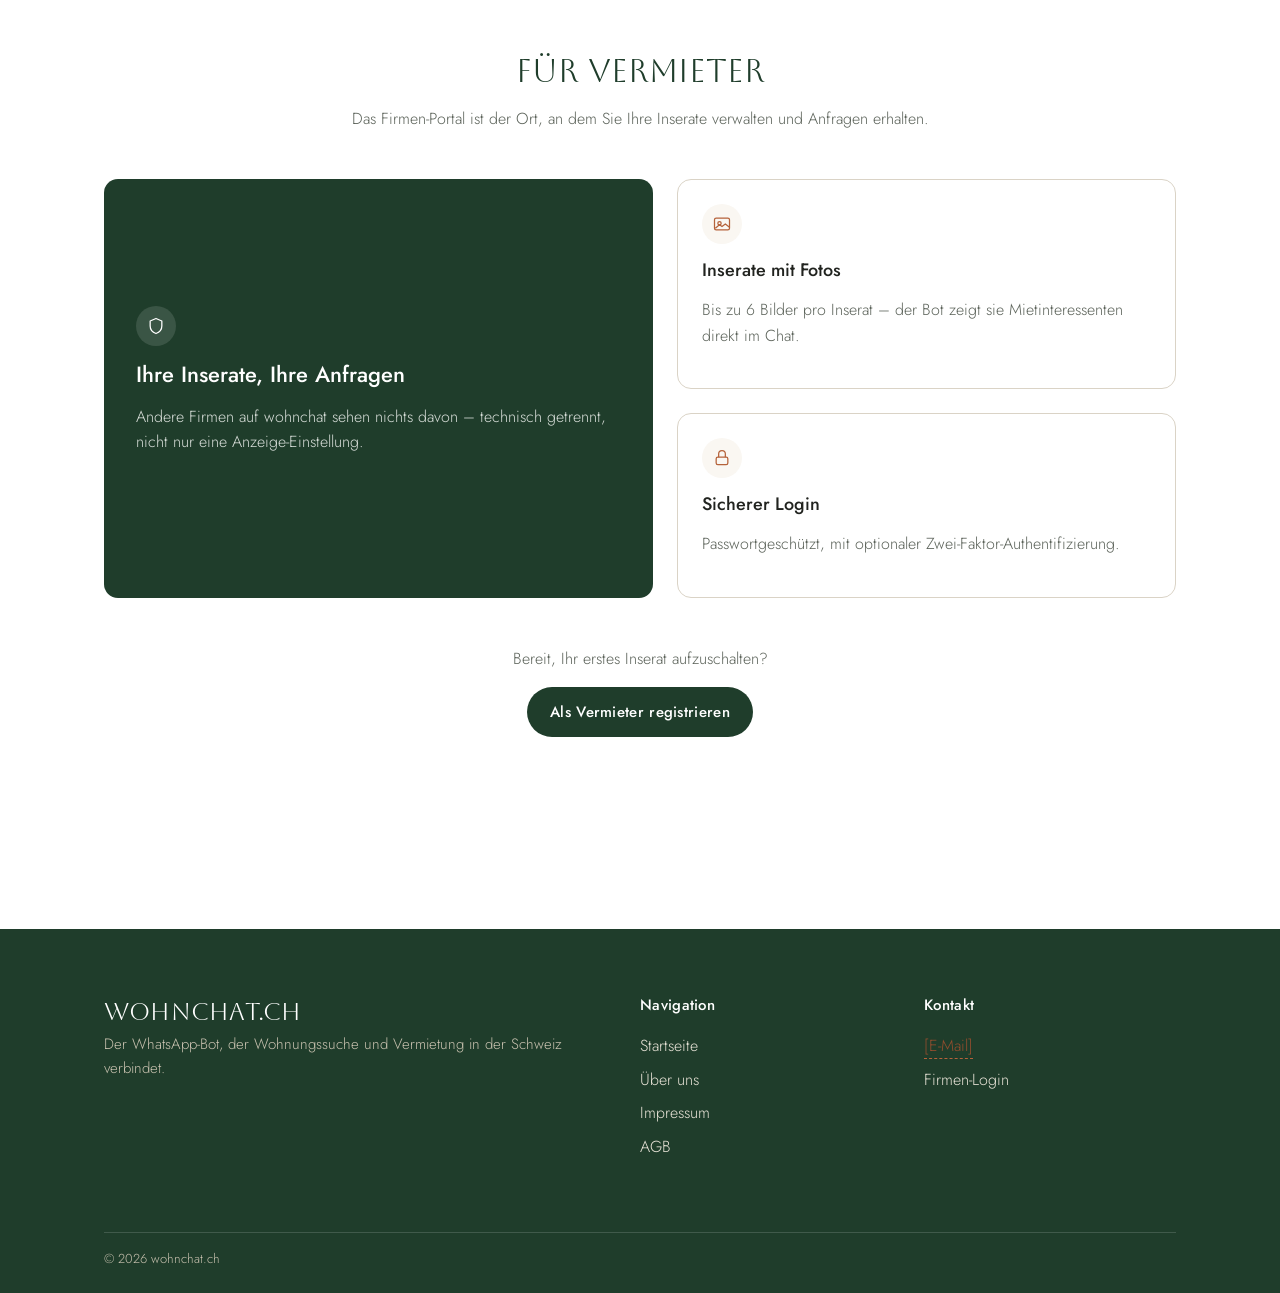
==== commit d4635aa2: "Öffentliche Seiten im "SaaS-Produkt"-Stil (Referenz-Screenshot des Nutzers) Schwebende Pill-Navbar m" ====
--- a/hostpoint-website/index.html
+++ b/hostpoint-website/index.html
@@ -12,33 +12,98 @@
 
 <header class="site-nav">
   <div class="container">
-    <a class="wordmark" href="/">wohnchat.ch</a>
-    <button class="nav-toggle" aria-label="Menü öffnen">&#9776;</button>
-    <nav class="nav-links">
-      <a href="/">Startseite</a>
-      <a href="ueber-uns.html">Über uns</a>
-      <a class="btn btn-accent" href="firma.html">Login</a>
-    </nav>
+    <div class="nav-pill">
+      <a class="wordmark" href="/">wohnchat.ch</a>
+      <button class="nav-toggle" aria-label="Menü öffnen">&#9776;</button>
+      <nav class="nav-links">
+        <a class="active" href="/">Startseite</a>
+        <a href="ueber-uns.html">Über uns</a>
+        <a class="btn btn-accent" href="firma.html">Login</a>
+      </nav>
+    </div>
   </div>
 </header>
 
-<section class="section">
-  <div class="container hero-grid">
-    <div>
-      <h1>Wohnungssuche und Vermietung, verbunden über WhatsApp.</h1>
-      <p style="font-size:1.125rem; color:var(--color-text-muted);">
-        wohnchat ist ein WhatsApp-Bot: Mietinteressenten beschreiben ihre Wunschwohnung
-        einfach im Chat, der Bot gleicht sie automatisch mit echten Inseraten ab.
-        <strong style="color:var(--color-text)">Diese Webseite ist für Vermieter</strong> –
-        hier registrieren Sie sich, laden Ihre Inserate mit Fotos hoch und erhalten
-        passende Anfragen direkt in Ihrem Firmen-Portal.
-      </p>
-      <div class="btn-row" style="margin-top: var(--space-3);">
-        <a class="btn btn-primary" href="firma.html">Als Vermieter registrieren</a>
-        <a class="btn btn-outline" href="firma.html">Login</a>
-      </div>
-    </div>
-    <div class="phone-mock">
+<section class="section-tight">
+  <div class="container" style="text-align:center; max-width: 780px;">
+    <h1>Wohnungssuche <span class="headline-badge"><svg viewBox="0 0 24 24" fill="none" stroke="#fff" stroke-width="1.6"><path d="M4 11l8-6 8 6" stroke-linecap="round" stroke-linejoin="round"/><path d="M6 10v9h12v-9" stroke-linejoin="round"/></svg></span> und Vermietung,<br>
+      <span class="headline-accent">verbunden über WhatsApp.</span></h1>
+    <p style="font-size:1.125rem; color:var(--color-text-muted); max-width: 620px; margin-left:auto; margin-right:auto;">
+      wohnchat ist ein WhatsApp-Bot: Mietinteressenten beschreiben ihre Wunschwohnung
+      einfach im Chat, der Bot gleicht sie automatisch mit echten Inseraten ab.
+      <strong style="color:var(--color-text)">Diese Webseite ist für Vermieter</strong> –
+      hier registrieren Sie sich, laden Ihre Inserate mit Fotos hoch und erhalten
+      passende Anfragen direkt in Ihrem Firmen-Portal.
+    </p>
+    <div class="btn-row" style="justify-content:center; margin-top: var(--space-3);">
+      <a class="btn btn-primary" href="firma.html">Als Vermieter registrieren <span aria-hidden="true">→</span></a>
+      <a class="btn btn-outline" href="firma.html">Login</a>
+    </div>
+  </div>
+</section>
+
+<section class="container">
+  <div class="dashboard-mock-wrap">
+    <div class="dashboard-mock">
+      <div class="dashboard-mock-sidebar">
+        <span class="wordmark">wohnchat.ch</span>
+        <div class="dashboard-mock-nav-item active">
+          <svg viewBox="0 0 24 24" fill="none" stroke="currentColor" stroke-width="1.6"><rect x="3" y="3" width="7" height="7" rx="1.5"/><rect x="14" y="3" width="7" height="7" rx="1.5"/><rect x="3" y="14" width="7" height="7" rx="1.5"/><rect x="14" y="14" width="7" height="7" rx="1.5"/></svg>
+          Dashboard
+        </div>
+        <div class="dashboard-mock-nav-item">
+          <svg viewBox="0 0 24 24" fill="none" stroke="currentColor" stroke-width="1.6"><rect x="3" y="5" width="18" height="14" rx="2"/><circle cx="9" cy="11" r="2"/><path d="M21 16l-5-4-4 3-3-2-5 4" stroke-linejoin="round"/></svg>
+          Inserate
+        </div>
+        <div class="dashboard-mock-nav-item">
+          <svg viewBox="0 0 24 24" fill="none" stroke="currentColor" stroke-width="1.6"><path d="M4 11h4l2 3h4l2-3h4" stroke-linejoin="round"/><path d="M4 11v6a1 1 0 0 0 1 1h14a1 1 0 0 0 1-1v-6l-3-7H7l-3 7z" stroke-linejoin="round"/></svg>
+          Leads
+        </div>
+        <div class="dashboard-mock-nav-item">
+          <svg viewBox="0 0 24 24" fill="none" stroke="currentColor" stroke-width="1.6"><circle cx="12" cy="8" r="3.5"/><path d="M5 20c1-3.5 4-5 7-5s6 1.5 7 5" stroke-linecap="round"/></svg>
+          Profil
+        </div>
+      </div>
+      <div class="dashboard-mock-main">
+        <div class="dashboard-mock-topbar">
+          <div class="dashboard-mock-search">Inserate durchsuchen …</div>
+          <div class="dashboard-mock-avatar"></div>
+        </div>
+        <div class="dashboard-mock-stats">
+          <div class="dashboard-mock-stat">
+            <div class="label">Aktive Inserate</div>
+            <div class="value">12</div>
+            <div class="delta">+3 diese Woche</div>
+          </div>
+          <div class="dashboard-mock-stat">
+            <div class="label">Neue Leads</div>
+            <div class="value">8</div>
+            <div class="delta">+2 diese Woche</div>
+          </div>
+          <div class="dashboard-mock-stat">
+            <div class="label">Anfragen heute</div>
+            <div class="value">5</div>
+            <div class="delta">via WhatsApp</div>
+          </div>
+        </div>
+        <div class="dashboard-mock-chart">
+          <div class="dashboard-mock-chart-header">
+            <h3>Anfragen diese Woche</h3>
+            <span>Mo – So</span>
+          </div>
+          <div class="dashboard-mock-bars">
+            <div style="height:35%"></div>
+            <div style="height:55%"></div>
+            <div style="height:40%"></div>
+            <div style="height:70%"></div>
+            <div style="height:50%"></div>
+            <div style="height:85%"></div>
+            <div style="height:60%"></div>
+          </div>
+        </div>
+      </div>
+    </div>
+    <div class="dashboard-mock-float phone-mock">
       <div class="phone-mock-header">
         <div class="phone-mock-avatar">
           <svg viewBox="0 0 24 24" fill="none" stroke="#fff" stroke-width="1.5"><path d="M4 11l8-6 8 6" stroke-linecap="round" stroke-linejoin="round"/><path d="M6 10v9h12v-9" stroke-linejoin="round"/></svg>
@@ -49,16 +114,14 @@
         </div>
       </div>
       <div class="phone-mock-body">
-        <div class="bubble bubble-user">Suche 3.5-Zimmer-Wohnung in Zürich, bis CHF 2200, mit Garten.</div>
-        <div class="bubble bubble-bot">Ich habe 2 passende Inserate gefunden – möchtest du sie sehen?</div>
-        <div class="bubble bubble-user">Ja, gerne!</div>
+        <div class="bubble bubble-user">Suche 3.5-Zi. in Zürich, bis CHF 2200.</div>
         <div class="bubble-listing">
           <div class="bubble-listing-thumb">
             <svg viewBox="0 0 24 24" fill="none" stroke="#fff" stroke-width="1.5"><path d="M4 11l8-6 8 6" stroke-linecap="round" stroke-linejoin="round"/><path d="M6 10v9h12v-9" stroke-linejoin="round"/></svg>
           </div>
           <div class="bubble-listing-info">
-            <strong>Wohnung an der Seestrasse</strong>
-            <span>3.5 Zi. · CHF 2100/Mt. · Garten</span>
+            <strong>Seestrasse, Zürich</strong>
+            <span>3.5 Zi. · CHF 2100/Mt.</span>
           </div>
         </div>
       </div>
--- a/hostpoint-website/css/site.css
+++ b/hostpoint-website/css/site.css
@@ -67,7 +67,7 @@
   --space-6: 64px;
   --space-7: 96px;
 
-  --radius: 4px;
+  --radius: 14px;
   --container: 1120px;
 }
 
@@ -82,7 +82,10 @@
   font-size: 16px;
   line-height: 1.6;
   color: var(--color-text);
-  background: var(--color-bg);
+  background:
+    repeating-linear-gradient(90deg, rgba(31,61,43,0.025) 0px, rgba(31,61,43,0.025) 1px, transparent 1px, transparent 44px),
+    linear-gradient(180deg, #E6EEE3 0%, #F3EFE4 45%, var(--color-bg) 75%);
+  background-attachment: fixed;
 }
 
 h1, h2, h3 {
@@ -107,6 +110,21 @@
   color: var(--color-accent);
 }
 
+.headline-accent { color: var(--color-accent); }
+
+.headline-badge {
+  display: inline-flex;
+  align-items: center;
+  justify-content: center;
+  width: 1.1em;
+  height: 1.1em;
+  border-radius: 0.32em;
+  background: var(--color-primary);
+  vertical-align: -0.18em;
+  margin: 0 0.06em;
+}
+.headline-badge svg { width: 0.6em; height: 0.6em; }
+
 .container {
   max-width: var(--container);
   margin: 0 auto;
@@ -125,18 +143,22 @@
 
 .site-nav {
   position: sticky;
-  top: 0;
+  top: var(--space-2);
   z-index: 20;
-  background: var(--color-bg);
-  border-bottom: 1px solid var(--color-border);
-}
-
-.site-nav .container {
+  padding: 0 var(--space-3);
+}
+
+.nav-pill {
+  max-width: var(--container);
+  margin: 0 auto;
   display: flex;
   align-items: center;
   justify-content: space-between;
-  padding-top: var(--space-2);
-  padding-bottom: var(--space-2);
+  gap: var(--space-3);
+  background: var(--color-surface);
+  border-radius: 999px;
+  box-shadow: 0 10px 30px -14px rgba(31,61,43,0.35);
+  padding: 8px 8px 8px 22px;
 }
 
 .wordmark {
@@ -160,15 +182,27 @@
   font-size: 0.9375rem;
   letter-spacing: 0.02em;
   color: var(--color-text);
+  display: inline-flex;
+  align-items: center;
+  gap: 7px;
 }
 .nav-links a:not(.btn):hover { color: var(--color-accent); text-decoration: none; }
+
+.nav-links a.active { color: var(--color-primary); }
+.nav-links a.active::before {
+  content: '';
+  width: 6px;
+  height: 6px;
+  border-radius: 50%;
+  background: var(--color-accent);
+}
 
 .nav-toggle {
   display: none;
   background: none;
   border: 1px solid var(--color-border);
-  border-radius: var(--radius);
-  padding: 6px 10px;
+  border-radius: 999px;
+  padding: 6px 12px;
   font-size: 1.1rem;
   cursor: pointer;
 }
@@ -182,7 +216,7 @@
   font-size: 0.9375rem;
   letter-spacing: 0.02em;
   padding: 12px 22px;
-  border-radius: var(--radius);
+  border-radius: 999px;
   border: 1px solid transparent;
   cursor: pointer;
   text-decoration: none !important;
@@ -501,6 +535,124 @@
 }
 .value-icon svg { width: 22px; height: 22px; }
 
+/* Firmen-Portal-Dashboard-Mockup unter dem Hero - grosses schwebendes
+   Panel mit Seitenleiste, Kennzahlen-Karten und einfachem Balken-Chart,
+   plus einer kleineren ueberlappenden Chat-Vorschau. */
+
+.dashboard-mock-wrap { position: relative; margin-bottom: var(--space-6); }
+
+.dashboard-mock {
+  background: var(--color-surface);
+  border: 1px solid var(--color-border);
+  border-radius: 20px;
+  box-shadow: 0 40px 70px -30px rgba(31,61,43,0.35);
+  display: grid;
+  grid-template-columns: 200px 1fr;
+  overflow: hidden;
+}
+
+.dashboard-mock-sidebar {
+  background: var(--color-bg);
+  border-right: 1px solid var(--color-border);
+  padding: var(--space-3) var(--space-2);
+}
+.dashboard-mock-sidebar .wordmark { font-size: 1.0625rem; display: block; margin: 0 0 var(--space-3) var(--space-1); }
+
+.dashboard-mock-nav-item {
+  display: flex;
+  align-items: center;
+  gap: 8px;
+  padding: 9px 10px;
+  border-radius: 999px;
+  font-size: 0.8125rem;
+  color: var(--color-text-muted);
+  margin-bottom: 2px;
+}
+.dashboard-mock-nav-item svg { width: 16px; height: 16px; flex-shrink: 0; }
+.dashboard-mock-nav-item.active {
+  background: var(--color-surface);
+  color: var(--color-primary);
+  font-weight: 500;
+  box-shadow: 0 2px 8px rgba(31,61,43,0.08);
+}
+
+.dashboard-mock-main { padding: var(--space-3) var(--space-4) var(--space-4); }
+
+.dashboard-mock-topbar {
+  display: flex;
+  justify-content: space-between;
+  align-items: center;
+  margin-bottom: var(--space-3);
+  gap: var(--space-3);
+}
+.dashboard-mock-search {
+  flex: 1;
+  max-width: 280px;
+  background: var(--color-bg);
+  border: 1px solid var(--color-border);
+  border-radius: 999px;
+  padding: 8px 16px;
+  font-size: 0.8125rem;
+  color: var(--color-text-muted);
+}
+.dashboard-mock-avatar {
+  width: 32px; height: 32px; border-radius: 50%;
+  background: var(--color-accent);
+  flex-shrink: 0;
+}
+
+.dashboard-mock-stats {
+  display: grid;
+  grid-template-columns: repeat(3, 1fr);
+  gap: var(--space-2);
+  margin-bottom: var(--space-3);
+}
+.dashboard-mock-stat {
+  background: var(--color-bg);
+  border: 1px solid var(--color-border);
+  border-radius: var(--radius);
+  padding: var(--space-2) var(--space-3);
+}
+.dashboard-mock-stat .label { font-size: 0.75rem; color: var(--color-text-muted); }
+.dashboard-mock-stat .value { font-family: var(--font-display); font-size: 1.625rem; color: var(--color-primary); margin: 2px 0; }
+.dashboard-mock-stat .delta { font-size: 0.6875rem; color: var(--color-success); }
+
+.dashboard-mock-chart {
+  background: var(--color-bg);
+  border: 1px solid var(--color-border);
+  border-radius: var(--radius);
+  padding: var(--space-3);
+}
+.dashboard-mock-chart-header { display: flex; justify-content: space-between; align-items: baseline; margin-bottom: var(--space-2); }
+.dashboard-mock-chart-header h3 { margin: 0; font-size: 0.9375rem; }
+.dashboard-mock-chart-header span { font-size: 0.75rem; color: var(--color-text-muted); }
+.dashboard-mock-bars {
+  display: flex;
+  align-items: flex-end;
+  gap: 6px;
+  height: 90px;
+}
+.dashboard-mock-bars div { flex: 1; background: var(--color-accent); border-radius: 4px 4px 0 0; opacity: 0.85; }
+.dashboard-mock-bars div:nth-child(odd) { background: var(--color-primary); }
+
+.dashboard-mock-float {
+  position: absolute;
+  right: 32px;
+  bottom: -34px;
+  width: 240px;
+  box-shadow: 0 30px 50px -20px rgba(31,61,43,0.45);
+  z-index: 3;
+}
+.dashboard-mock-float .phone-mock-body { padding: var(--space-2); gap: 6px; }
+.dashboard-mock-float .bubble { font-size: 0.8125rem; padding: 7px 11px; }
+
+@media (max-width: 900px) {
+  .dashboard-mock { grid-template-columns: 1fr; }
+  .dashboard-mock-sidebar { display: none; }
+  .dashboard-mock-stats { grid-template-columns: 1fr 1fr; }
+  .dashboard-mock-float { display: none; }
+}
+
 /* Formularelemente (auch von firma.html genutzt) */
 
 label {
@@ -543,11 +695,14 @@
 @media (max-width: 720px) {
   .section { padding: var(--space-5) 0; }
   .nav-toggle { display: inline-block; }
+  .nav-pill { position: relative; }
   .nav-links {
     position: absolute;
-    top: 100%; left: 0; right: 0;
-    background: var(--color-bg);
-    border-bottom: 1px solid var(--color-border);
+    top: calc(100% + 10px); left: 0; right: 0;
+    background: var(--color-surface);
+    border: 1px solid var(--color-border);
+    border-radius: var(--radius);
+    box-shadow: 0 10px 30px -14px rgba(31,61,43,0.35);
     flex-direction: column;
     align-items: flex-start;
     gap: var(--space-2);
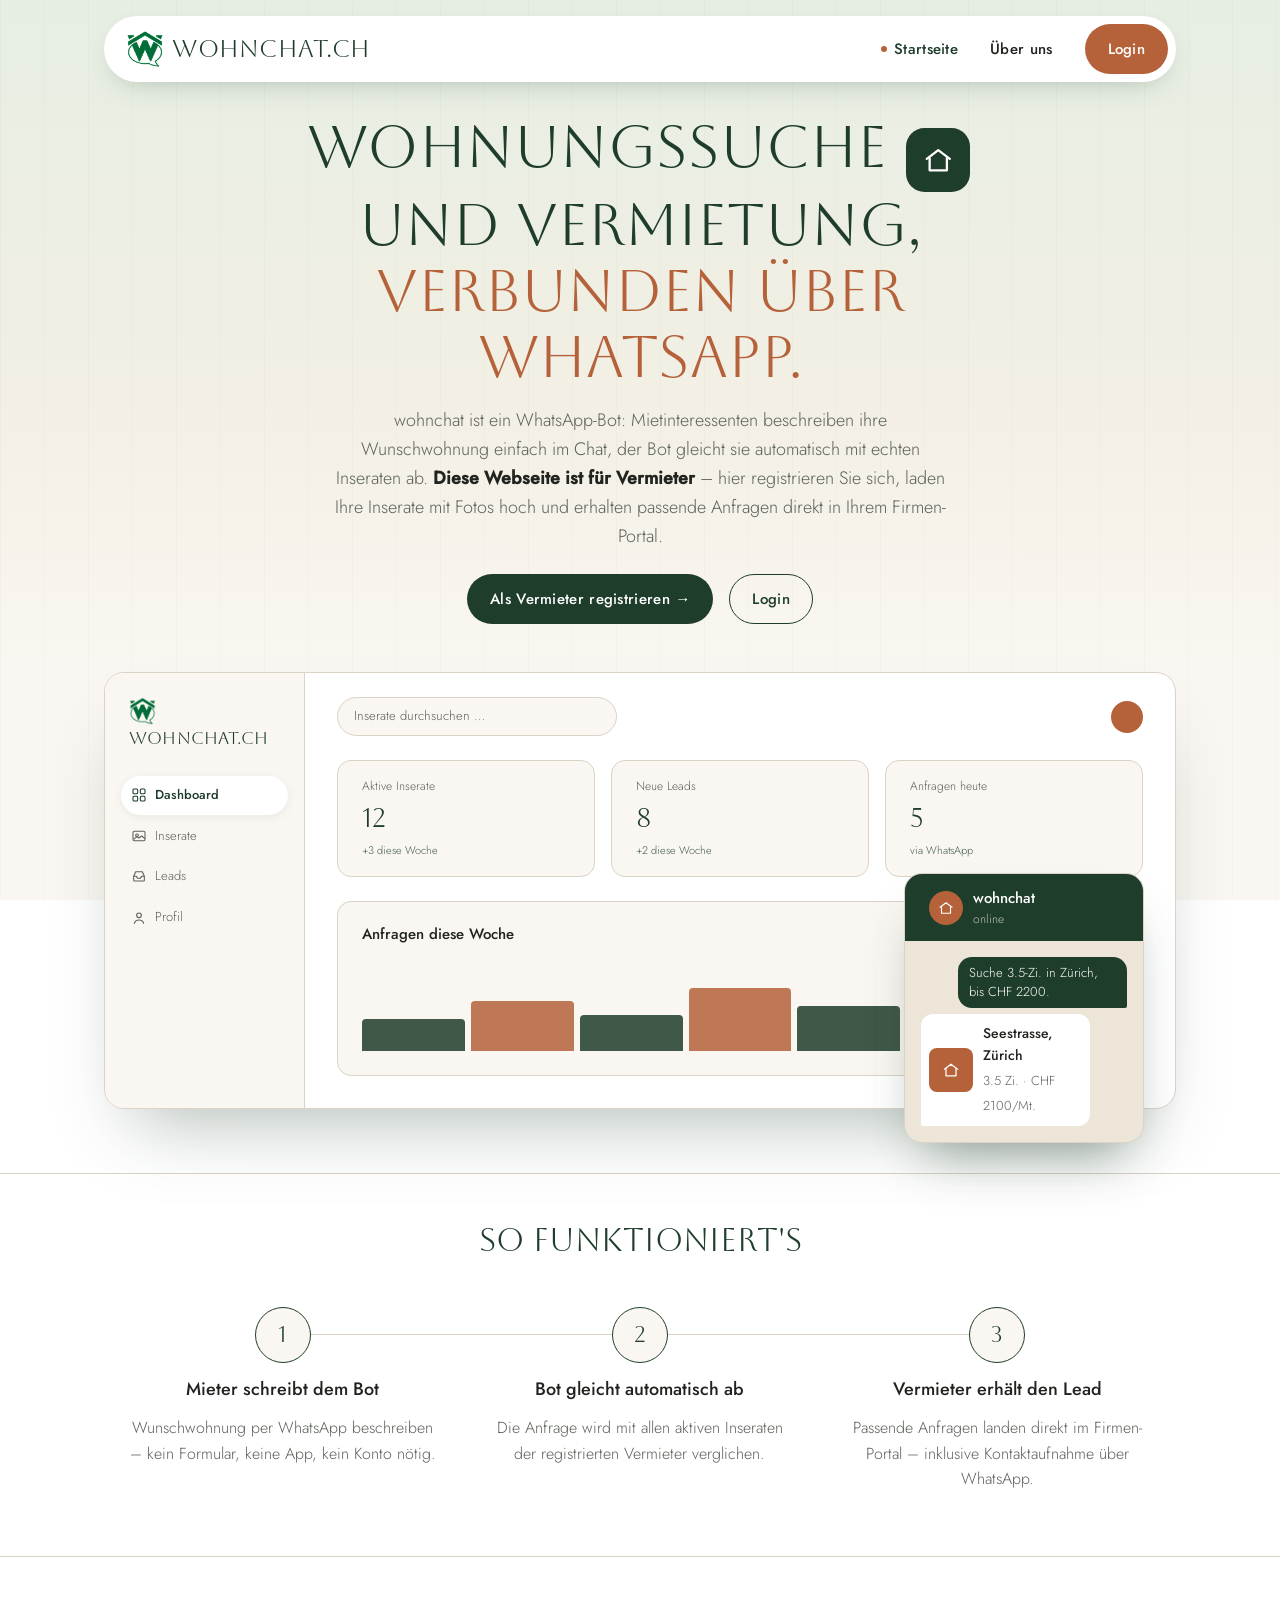
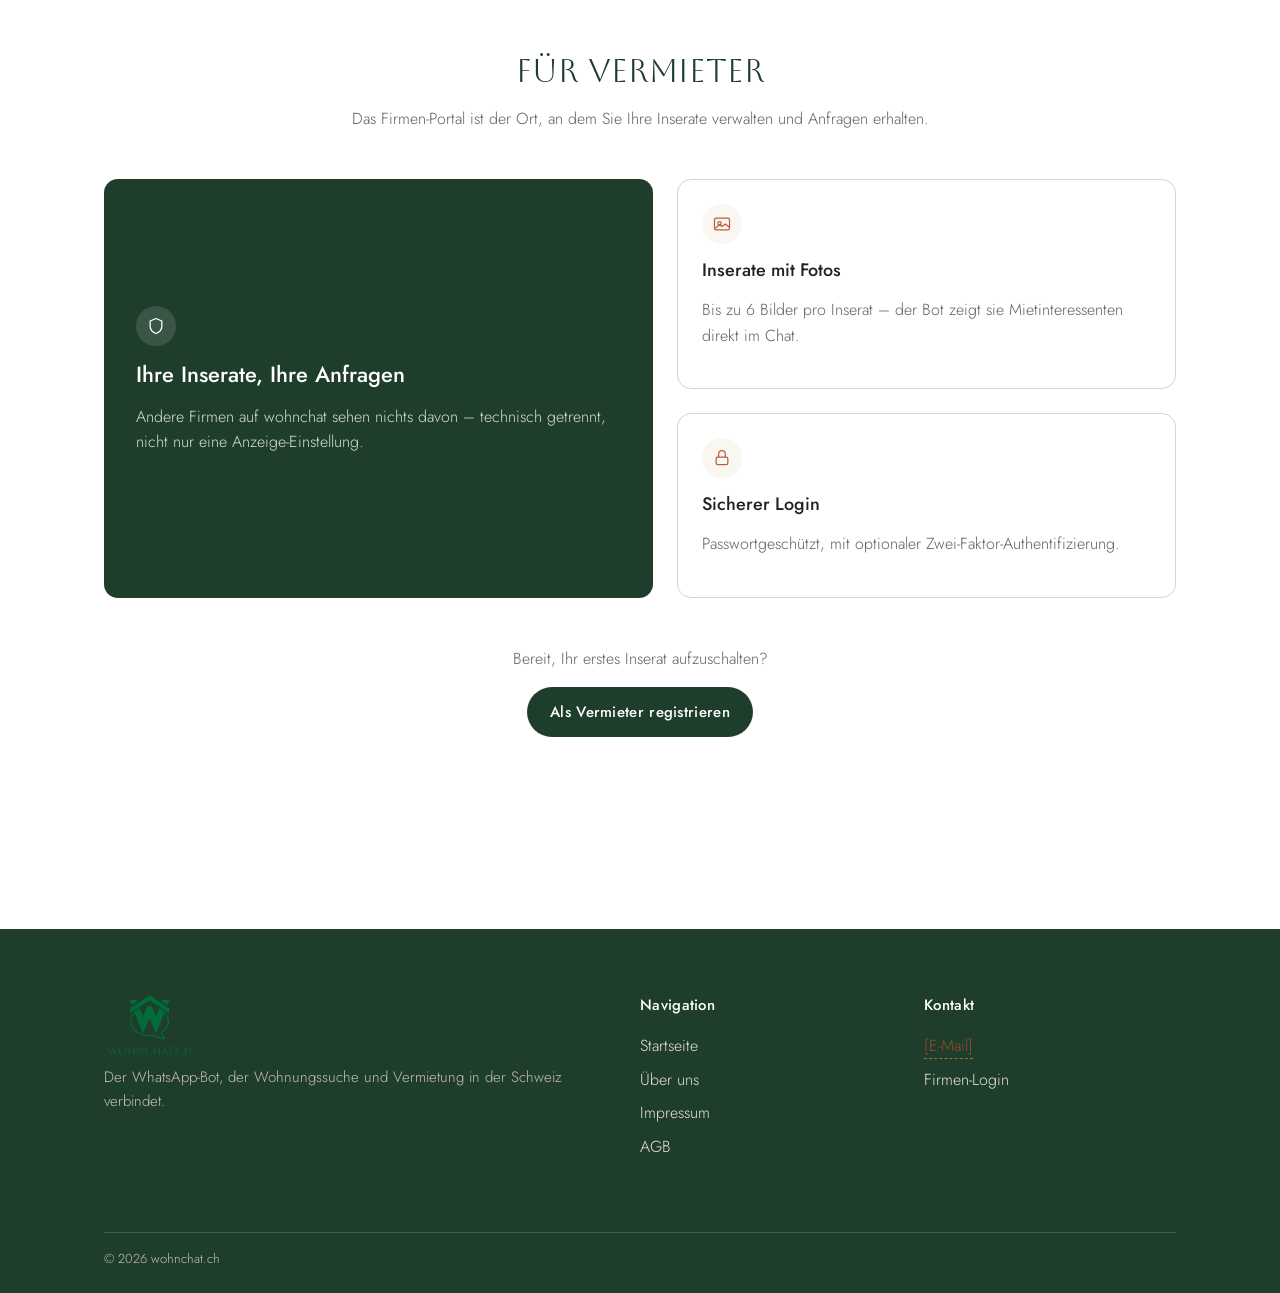
==== commit 0f25b18c: "Echtes wohnchat-Logo einbinden (Icon, Wortmarke, Favicon) Nutzer-geliefertes Logo (Haus-Dach + W + S" ====
--- a/hostpoint-website/index.html
+++ b/hostpoint-website/index.html
@@ -5,6 +5,9 @@
 <meta name="viewport" content="width=device-width, initial-scale=1">
 <title>wohnchat.ch – Wohnungssuche und Vermietung über WhatsApp</title>
 <meta name="description" content="wohnchat.ch verbindet Mietinteressenten und Vermieter über einen WhatsApp-Bot. Vermieter laden ihre Inserate mit Fotos im Firmen-Portal hoch.">
+<link rel="icon" type="image/png" sizes="32x32" href="img/logo-icon-32.png">
+<link rel="icon" type="image/png" sizes="192x192" href="img/logo-icon-192.png">
+<link rel="apple-touch-icon" sizes="180x180" href="img/logo-icon-180.png">
 <link rel="stylesheet" href="css/site.css">
 <script src="js/site.js" defer></script>
 </head>
@@ -13,7 +16,7 @@
 <header class="site-nav">
   <div class="container">
     <div class="nav-pill">
-      <a class="wordmark" href="/">wohnchat.ch</a>
+      <a class="wordmark" href="/"><img class="wordmark-icon" src="img/logo-icon-64.png" alt=""><span class="wordmark-text">wohnchat.ch</span></a>
       <button class="nav-toggle" aria-label="Menü öffnen">&#9776;</button>
       <nav class="nav-links">
         <a class="active" href="/">Startseite</a>
@@ -46,7 +49,7 @@
   <div class="dashboard-mock-wrap">
     <div class="dashboard-mock">
       <div class="dashboard-mock-sidebar">
-        <span class="wordmark">wohnchat.ch</span>
+        <span class="wordmark"><img class="wordmark-icon" src="img/logo-icon-64.png" alt=""><span class="wordmark-text">wohnchat.ch</span></span>
         <div class="dashboard-mock-nav-item active">
           <svg viewBox="0 0 24 24" fill="none" stroke="currentColor" stroke-width="1.6"><rect x="3" y="3" width="7" height="7" rx="1.5"/><rect x="14" y="3" width="7" height="7" rx="1.5"/><rect x="3" y="14" width="7" height="7" rx="1.5"/><rect x="14" y="14" width="7" height="7" rx="1.5"/></svg>
           Dashboard
@@ -193,7 +196,7 @@
 <footer class="site-footer">
   <div class="container">
     <div>
-      <a class="wordmark" href="/">wohnchat.ch</a>
+      <a href="/"><img src="img/logo-vertical.png" alt="wohnchat.ch" class="footer-logo"></a>
       <p>Der WhatsApp-Bot, der Wohnungssuche und Vermietung in der Schweiz verbindet.</p>
     </div>
     <div>
--- a/hostpoint-website/css/site.css
+++ b/hostpoint-website/css/site.css
@@ -162,6 +162,9 @@
 }
 
 .wordmark {
+  display: inline-flex;
+  align-items: center;
+  gap: 8px;
   font-family: var(--font-display);
   font-size: 1.5rem;
   color: var(--color-primary);
@@ -169,6 +172,11 @@
   letter-spacing: 0.01em;
 }
 .wordmark:hover { text-decoration: none; color: var(--color-primary-dark); }
+.wordmark-icon { height: 1.6em; width: auto; display: block; flex-shrink: 0; }
+
+@media (max-width: 720px) {
+  .wordmark-text { display: none; }
+}
 
 .nav-links {
   display: flex;
@@ -316,6 +324,7 @@
 }
 
 .site-footer .wordmark { color: #fff; }
+.footer-logo { height: 64px; width: auto; display: block; margin-bottom: var(--space-1); }
 .site-footer p { color: #C9C2B0; font-size: 0.9375rem; }
 
 .site-footer ul { list-style: none; margin: 0; padding: 0; }
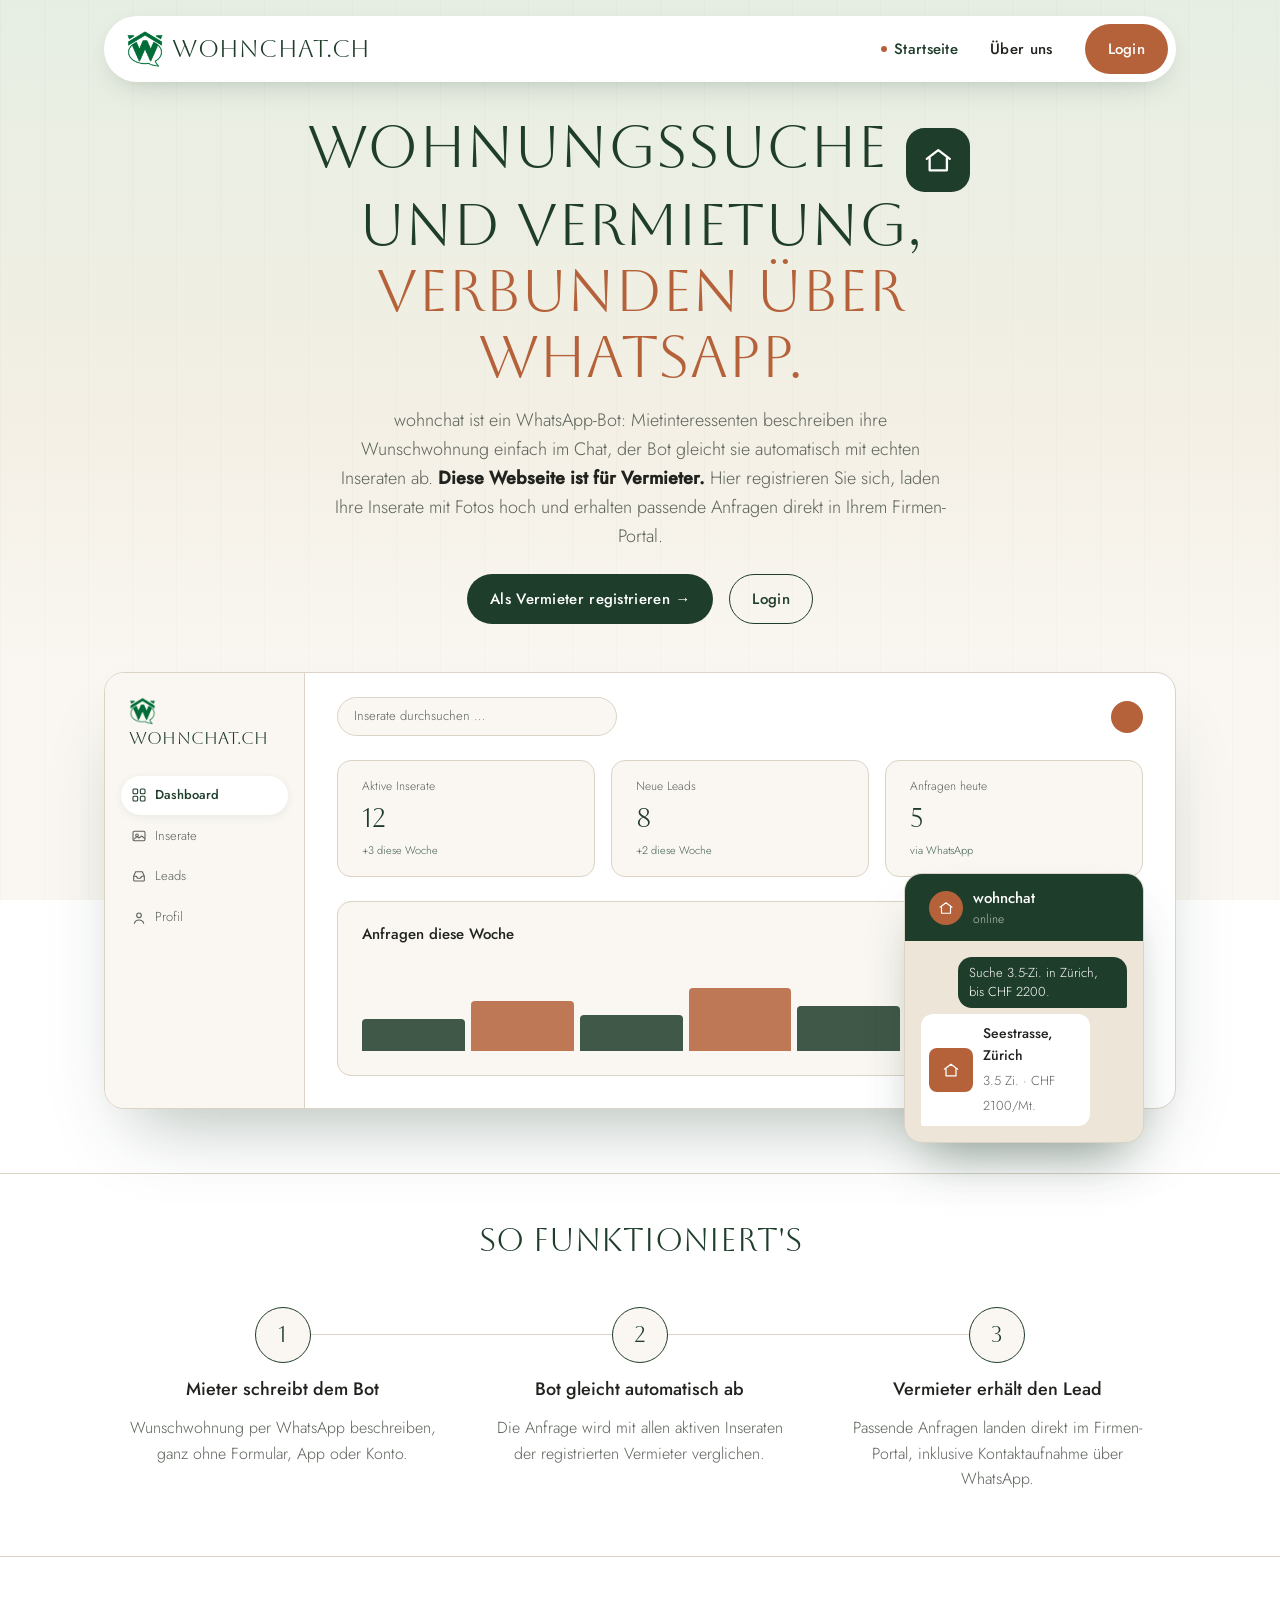
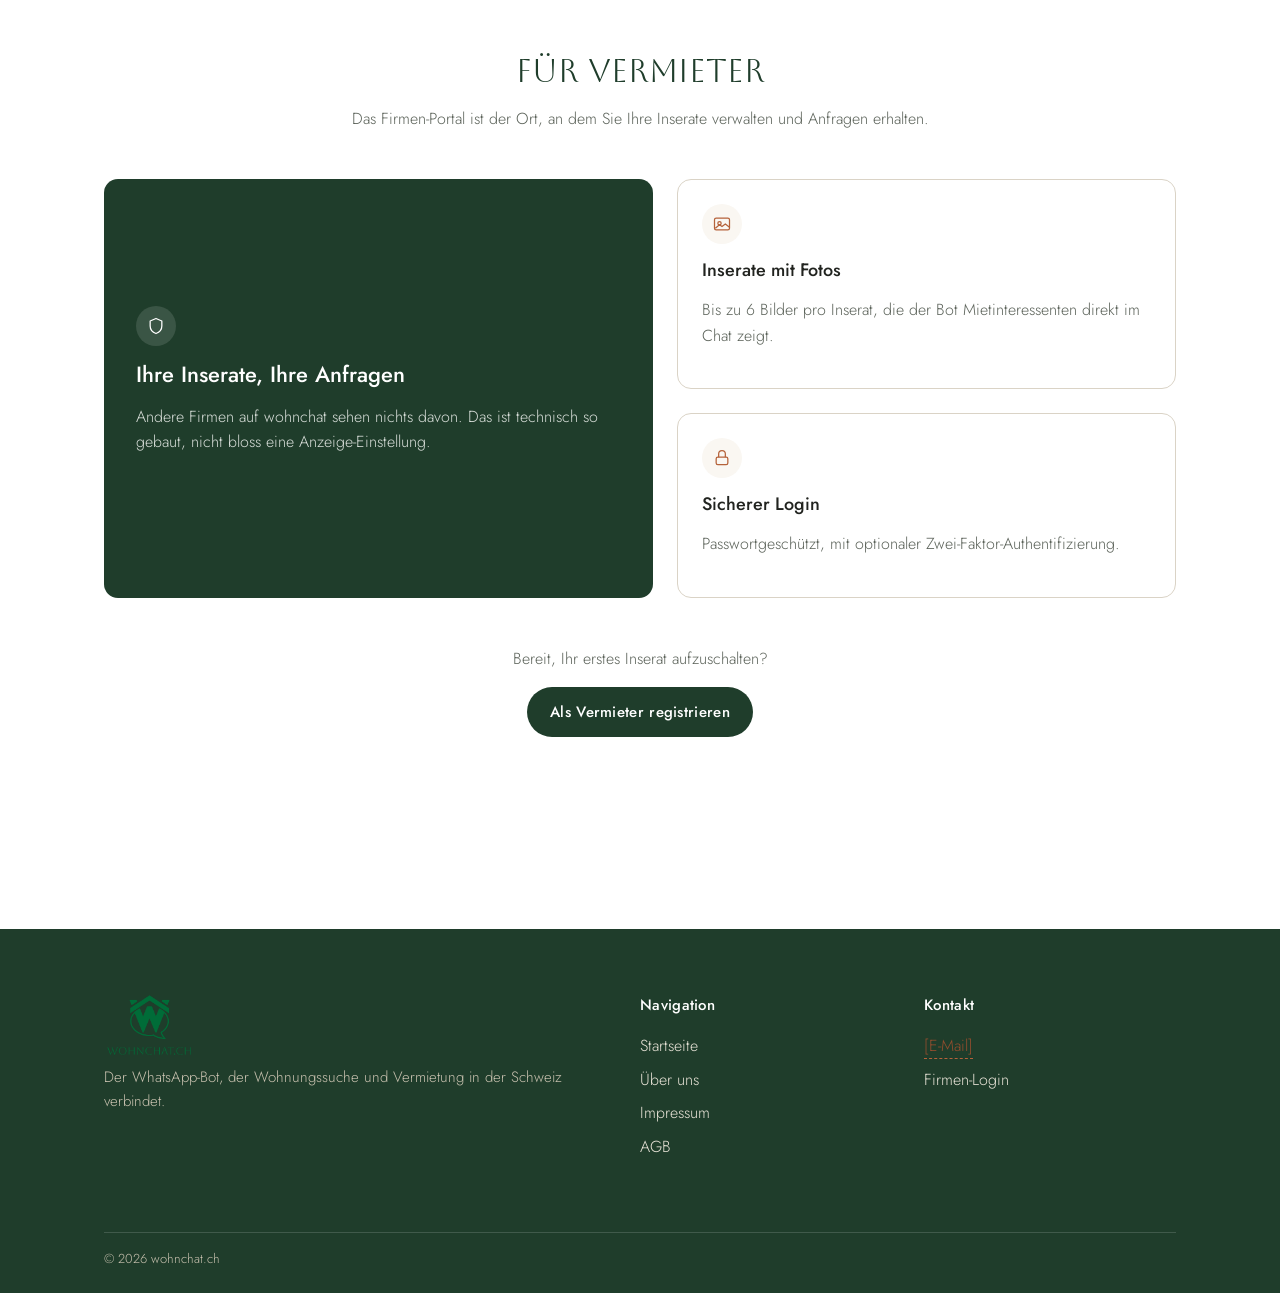
==== commit 6a2fd582: "Texte ohne Gedankenstriche, natuerlichere Formulierung Alle Gedankenstriche (–) auf den oeffentliche" ====
--- a/hostpoint-website/index.html
+++ b/hostpoint-website/index.html
@@ -3,12 +3,12 @@
 <head>
 <meta charset="UTF-8">
 <meta name="viewport" content="width=device-width, initial-scale=1">
-<title>wohnchat.ch – Wohnungssuche und Vermietung über WhatsApp</title>
+<title>wohnchat.ch: Wohnungssuche und Vermietung über WhatsApp</title>
 <meta name="description" content="wohnchat.ch verbindet Mietinteressenten und Vermieter über einen WhatsApp-Bot. Vermieter laden ihre Inserate mit Fotos im Firmen-Portal hoch.">
 <link rel="icon" type="image/png" sizes="32x32" href="img/logo-icon-32.png">
 <link rel="icon" type="image/png" sizes="192x192" href="img/logo-icon-192.png">
 <link rel="apple-touch-icon" sizes="180x180" href="img/logo-icon-180.png">
-<link rel="stylesheet" href="css/site.css">
+<link rel="stylesheet" href="css/site.css?v=3">
 <script src="js/site.js" defer></script>
 </head>
 <body>
@@ -34,8 +34,8 @@
     <p style="font-size:1.125rem; color:var(--color-text-muted); max-width: 620px; margin-left:auto; margin-right:auto;">
       wohnchat ist ein WhatsApp-Bot: Mietinteressenten beschreiben ihre Wunschwohnung
       einfach im Chat, der Bot gleicht sie automatisch mit echten Inseraten ab.
-      <strong style="color:var(--color-text)">Diese Webseite ist für Vermieter</strong> –
-      hier registrieren Sie sich, laden Ihre Inserate mit Fotos hoch und erhalten
+      <strong style="color:var(--color-text)">Diese Webseite ist für Vermieter.</strong>
+      Hier registrieren Sie sich, laden Ihre Inserate mit Fotos hoch und erhalten
       passende Anfragen direkt in Ihrem Firmen-Portal.
     </p>
     <div class="btn-row" style="justify-content:center; margin-top: var(--space-3);">
@@ -92,7 +92,7 @@
         <div class="dashboard-mock-chart">
           <div class="dashboard-mock-chart-header">
             <h3>Anfragen diese Woche</h3>
-            <span>Mo – So</span>
+            <span>Mo bis So</span>
           </div>
           <div class="dashboard-mock-bars">
             <div style="height:35%"></div>
@@ -139,7 +139,7 @@
       <div class="step-flow-item">
         <div class="step-flow-circle">1</div>
         <h3>Mieter schreibt dem Bot</h3>
-        <p style="color:var(--color-text-muted)">Wunschwohnung per WhatsApp beschreiben – kein Formular, keine App, kein Konto nötig.</p>
+        <p style="color:var(--color-text-muted)">Wunschwohnung per WhatsApp beschreiben, ganz ohne Formular, App oder Konto.</p>
       </div>
       <div class="step-flow-item">
         <div class="step-flow-circle">2</div>
@@ -149,7 +149,7 @@
       <div class="step-flow-item">
         <div class="step-flow-circle">3</div>
         <h3>Vermieter erhält den Lead</h3>
-        <p style="color:var(--color-text-muted)">Passende Anfragen landen direkt im Firmen-Portal – inklusive Kontaktaufnahme über WhatsApp.</p>
+        <p style="color:var(--color-text-muted)">Passende Anfragen landen direkt im Firmen-Portal, inklusive Kontaktaufnahme über WhatsApp.</p>
       </div>
     </div>
   </div>
@@ -167,7 +167,7 @@
           <svg viewBox="0 0 24 24" fill="none" stroke="currentColor" stroke-width="1.5"><path d="M12 3l7 3v6c0 4.5-3 7.5-7 9-4-1.5-7-4.5-7-9V6l7-3z" stroke-linejoin="round"/></svg>
         </div>
         <h3>Ihre Inserate, Ihre Anfragen</h3>
-        <p>Andere Firmen auf wohnchat sehen nichts davon – technisch getrennt, nicht nur eine Anzeige-Einstellung.</p>
+        <p>Andere Firmen auf wohnchat sehen nichts davon. Das ist technisch so gebaut, nicht bloss eine Anzeige-Einstellung.</p>
       </div>
       <div class="feature-stack">
         <div class="card">
@@ -175,7 +175,7 @@
             <svg viewBox="0 0 24 24" fill="none" stroke="currentColor" stroke-width="1.5"><rect x="3" y="5" width="18" height="14" rx="2"/><circle cx="9" cy="11" r="2"/><path d="M21 16l-5-4-4 3-3-2-5 4" stroke-linejoin="round"/></svg>
           </div>
           <h3>Inserate mit Fotos</h3>
-          <p style="color:var(--color-text-muted)">Bis zu 6 Bilder pro Inserat – der Bot zeigt sie Mietinteressenten direkt im Chat.</p>
+          <p style="color:var(--color-text-muted)">Bis zu 6 Bilder pro Inserat, die der Bot Mietinteressenten direkt im Chat zeigt.</p>
         </div>
         <div class="card">
           <div class="feature-icon">
